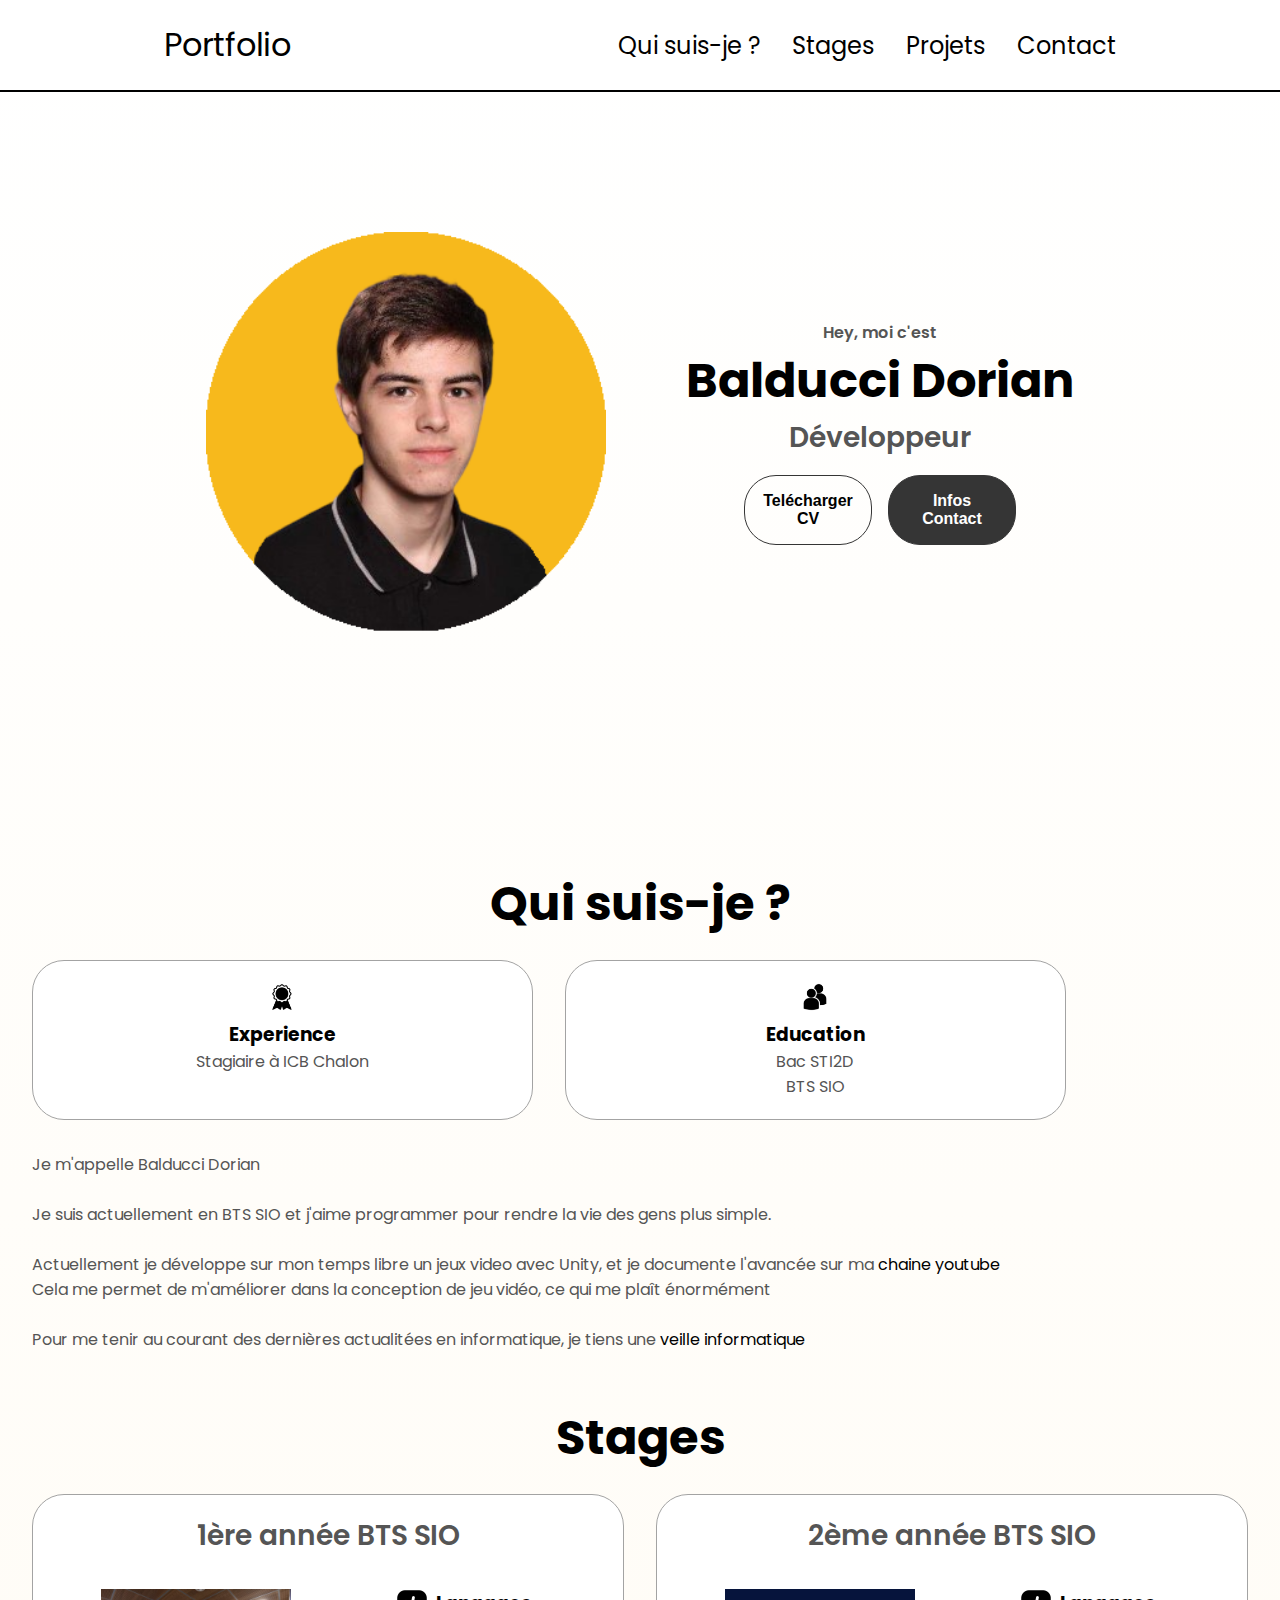
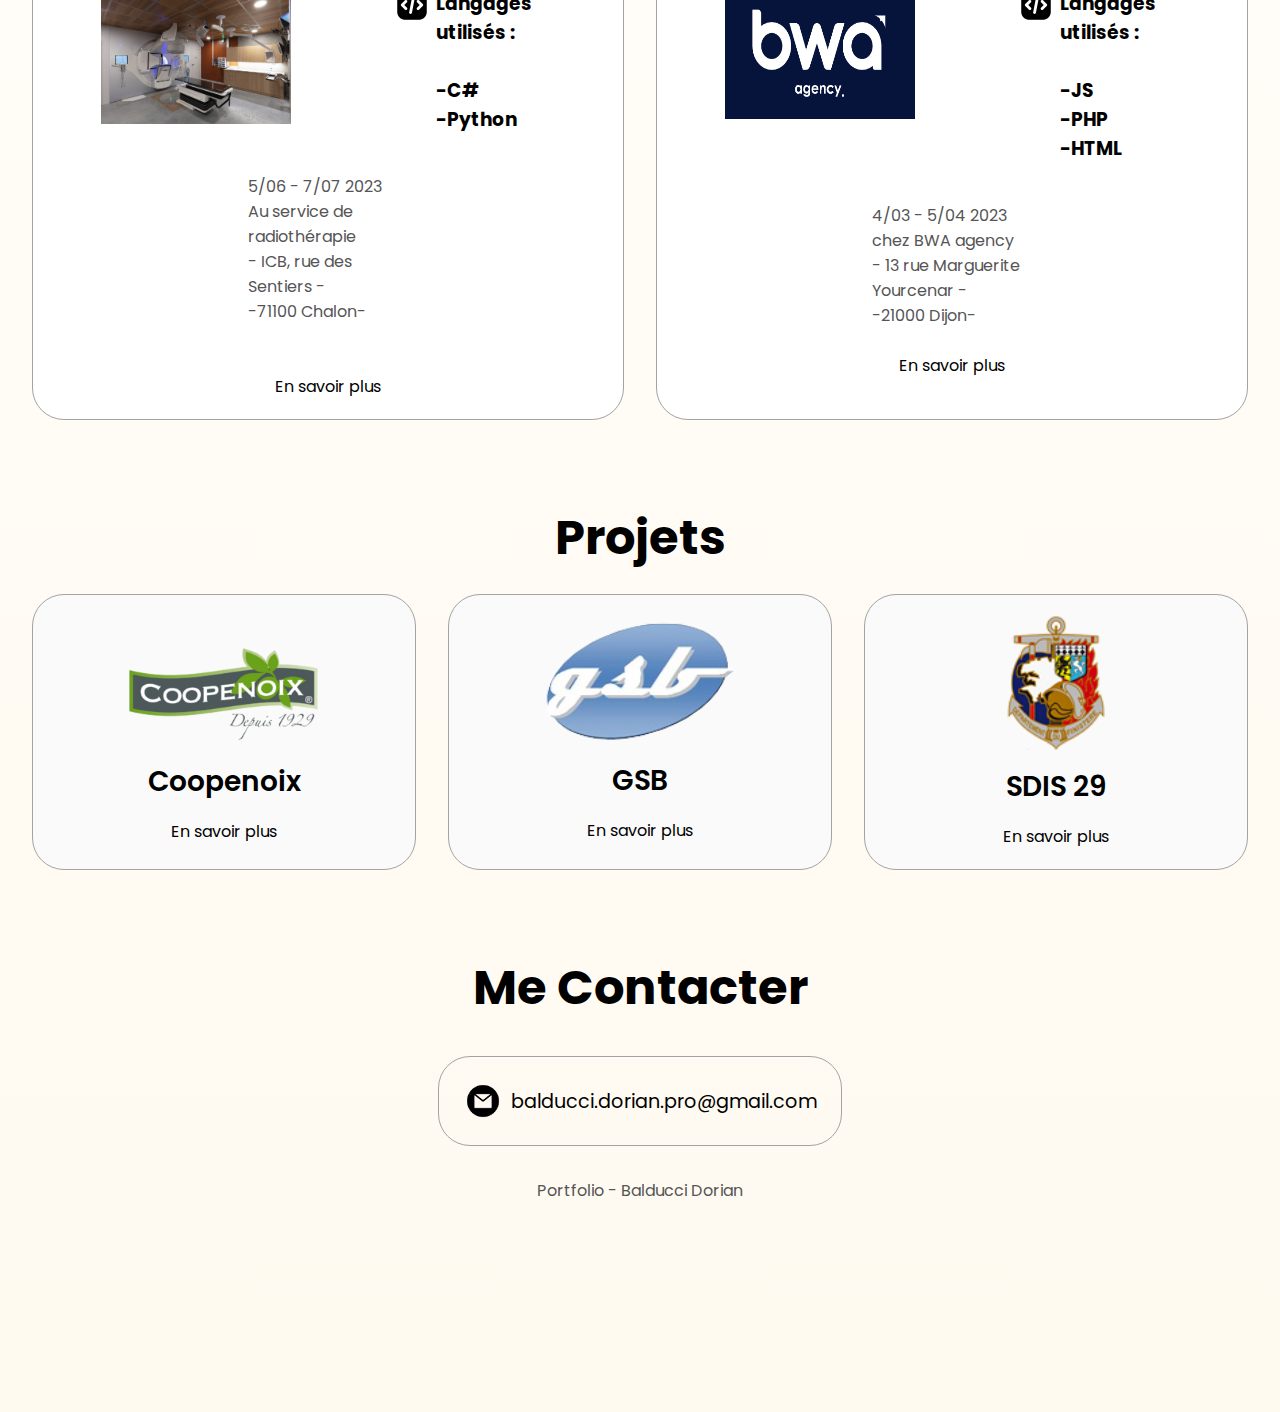
==== index.html @ e3511029 "Update index.html" ====
<!DOCTYPE html>
<html lang="en">

<head>
  <meta charset="UTF-8" />
  <meta http-equiv="X-UA-Compatible" content="IE=edge" />
  <meta name="viewport" content="width=device-width, initial-scale=1.0" />
  <title>Portfolio</title>
  <link rel="icon" type="image/x-icon" href="img/favicon.ico" />
  <link rel="stylesheet" href="css/style.css" />
  <link rel="stylesheet" href="css/mediaqueries.css" />
</head>





<body>
  <!------------------Navbar--------------------->
  <div id="navBar">
    <nav id="desktop-nav">
      <div class="logo"><a href="#profile">Portfolio</a></div>
      <div>
        <ul class="nav-links">
          <li><a href="#about">Qui suis-je ?</a></li>
          <li><a href="#stages">Stages</a></li>
          <li><a href="#projets">Projets</a></li>
          <li><a href="#contact">Contact</a></li>
        </ul>
      </div>
    </nav>
    <nav id="hamburger-nav">
      <div class="logo">Portfolio</div>
      <div class="hamburger-menu">
        <div class="hamburger-icon" onclick="toggleMenu()">
          <span></span>
          <span></span>
          <span></span>
        </div>
        <div class="menu-links">
          <li><a href="#about" onclick="toggleMenu()">Profil</a></li>
          <li><a href="#stages" onclick="toggleMenu()">Stages</a></li>
          <li><a href="#projets" onclick="toggleMenu()">Projets</a></li>
          <li><a href="#contact" onclick="toggleMenu()">Contact</a></li>
        </div>
      </div>
    </nav>
  </div>

  <!------------------Profil--------------------->
  <section id="profile">
    <div class="section__pic-container">
      <img src="./assets/pp.png" alt="John Doe profile picture" />
    </div>
    <div class="section__text">
      <p class="section__text__p1">Hey, moi c'est</p>
      <h1 class="title">Balducci Dorian</h1>
      <p class="section__text__p2">Développeur</p>
      <div class="btn-container">
        <button class="btn btn-color-2" onclick="window.open('./assets/C.V.pdf')">
          Telécharger CV
        </button>
        <button class="btn btn-color-1" onclick="location.href='#contact'">
          Infos Contact
        </button>
      </div>
    </div>
  </section>


  <!------------------Qui suis-je ?--------------------->
  <section id="about">
    <h1 class="title">Qui suis-je ?</h1>
    <div class="section-container">
      <div class="about-details-container">
        <div class="about-containers">

          <!------------------Experience--------------------->
          <div class="details-container">
            <img src="./assets/experience.png" alt="Experience icon" class="icon" />
            <h3>Experience</h3>
            <p>Stagiaire à ICB Chalon</p>
          </div>

          <!------------------Education--------------------->
          <div class="details-container">
            <img src="./assets/education.png" alt="Education icon" class="icon" />
            <h3>Education</h3>
            <p>Bac STI2D<br />BTS SIO</p>
          </div>

        </div>

        <!-------------------Descriptif--------------------->
        <div class="text-container">
          <p>
            Je m'appelle Balducci Dorian<br><br>
            Je suis actuellement en BTS SIO et j'aime programmer pour rendre la vie des gens plus simple.<br><br>
            Actuellement je développe sur mon temps libre un jeux video avec Unity, et je documente l'avancée sur ma 
            <a href="https://www.youtube.com/channel/UCPWiF0R6MU_26y3tMlZzhgg">chaine youtube</a><br>
            Cela me permet de m'améliorer dans la conception de jeu vidéo, ce qui me plaît énormément<br><br>
            Pour me tenir au courant des dernières actualitées en informatique, je tiens une
            <a href="https://miro.com/app/board/uXjVN6V_RrM=/?share_link_id=489471970481">veille informatique</a>
          </p>
        </div>
      </div>
    </div>
  </section>


  <!----------------Stages--------------------->
  <section id="stages">
    <h1 class="title">Stages</h1>
    <div class="experience-details-container">
      <div class="about-containers">

        <!-------------Stage 1--------------------->
        <div class="details-container">
          <h2 class="experience-sub-title">1ère année BTS SIO</h2>
          <div class="article-container">
            <article>
              <img src="./img/1erStage/radiotherapie.jpg" width="190" height="135"/>
            </article>
            <article>
              <img src="./assets/langage-code.png" alt="Experience icon" class="icon" />
              <div>
                <h3>Langages utilisés :<br><br>-C#<br>-Python</h3>
              </div>
            </article>
            <article>
              <p>5/06 - 7/07 2023<br>Au service de radiothérapie
                <br>- ICB, rue des Sentiers -
                <br>-71100 Chalon-
              </p>
            </article>
          </div>
          <br><br>
          <a href="./1erStage">En savoir plus</a>
        </div>

        <!-------------Stage 2--------------------->
        <div class="details-container">
          <h2 class="experience-sub-title">2ème année BTS SIO</h2>
          <div class="article-container">
            <article>
              <img src="./img/2emeStage/logo.png" width="190" height="130"/>
            </article>
            <article>
              <img src="./assets/langage-code.png" alt="Experience icon" class="icon" />
              <div>
                <h3>Langages utilisés :<br><br>-JS<br>-PHP<br>-HTML</h3>
              </div>
            </article>
            <article>
              <p>4/03 - 5/04 2023<br>chez BWA agency
                <br>- 13 rue Marguerite Yourcenar -
                <br>-21000 Dijon-
              </p>
            </article>
          </div>
          <br>
          <a href="./2emeStage">En savoir plus</a>
        </div>

      </div>
    </div>
  </section>


  <!----------------Projets--------------------->
  <section id="projets">
    <h1 class="title">Projets</h1>
    <div class="experience-details-container">
      <div class="about-containers">

        <!----------------Projet Coopenoix------------------>
        <div class="details-container color-container">
          <div class="article-container">
            <img style="padding-top: 28px;" src="./img/coopenoix/coopenoixlogo.png" width="200" />
          </div>
          <h2 class="experience-sub-title project-title">Coopenoix</h2>
          <a href="./coopenoix">En savoir plus</a>
        </div>

        <!----------------Projet GSB--------------------->
        <div class="details-container color-container">
          <div class="article-container">
            <img src="./img/gsb/partie2/logoGSB.png" width="200"/>
          </div>
          <h2 class="experience-sub-title project-title">GSB</h2>
          <a href="./gsb">En savoir plus</a>
        </div>

        <!----------------Projet SDIS 29------------------>
        <div class="details-container color-container">
          <div class="article-container">
            <img src="./img/sdis29/logo.png" width="100"/>
          </div>
          <h2 class="experience-sub-title project-title">SDIS 29</h2>
          <a href="./sdis29">En savoir plus</a>
        </div>

      </div>
    </div>
  </section>


  <!----------------Contact--------------------->
  <section id="contact">
    <h1 class="title">Me Contacter</h1>
    <div class="contact-info-upper-container">
      <div class="contact-info-container">
        <img src="./assets/email.png" alt="Email icon" class="icon contact-icon email-icon" />
        <p><a href="mailto:balducci.dorian.pro@gmail.com">balducci.dorian.pro@gmail.com</a></p>
      </div>
    </div>
  </section>

  <!----------------Footer--------------------->
  <footer>
    <p>Portfolio - Balducci Dorian</p>
  </footer>

  <script src="js/script.js"></script>

</body>

</html>
---- css/style.css ----
@import url("https://fonts.googleapis.com/css2?family=Poppins:wght@300;400;500;600&display=swap");

* {
  margin: 0;
  padding: 0;
}

body {
  font-family: "Poppins", sans-serif;
  background-image: linear-gradient(to top, #fffaf0 0%, white 100%);
}

html {
  scroll-behavior: smooth;
}

p {
  color: rgb(85, 85, 85);
}

/* TRANSITION */

a,
.btn {
  transition: all 300ms ease;
}

/* Acceuil NAV */

#navBar {
  position: sticky; 
  top: 0;
  background-color: white;
  border-bottom : solid 2px black;
}

nav,
.nav-links {
  display: flex;
}

nav {
  justify-content: space-around;
  align-items: center;
  height: 10vh;
}

.nav-links {
  gap: 2rem;
  list-style: none;
  font-size: 1.5rem;
}

a {
  color: black;
  text-decoration: none;
  text-decoration-color: white;
}

a:hover {
  color: grey;
  text-decoration: underline;
  text-underline-offset: 1rem;
  text-decoration-color: rgb(181, 181, 181);
}

.logo {
  font-size: 2rem;
}

.logo:hover {
  cursor: default;
}

/* Projet NavBar */

#navBarProjet {
  position: relative; 
  top: 0;
  background-color: white;
  border-bottom : solid 2px black;
}

/* HAMBURGER MENU */

#hamburger-nav {
  display: none;
}

.hamburger-menu {
  position: relative;
  display: inline-block;
}

.hamburger-icon {
  display: flex;
  flex-direction: column;
  justify-content: space-between;
  height: 24px;
  width: 30px;
  cursor: pointer;
}

.hamburger-icon span {
  width: 100%;
  height: 2px;
  background-color: black;
  transition: all 0.3 ease-in-out;
}

.menu-links {
  position: absolute;
  top: 100%;
  right: 0;
  background-color: white;
  width: fit-content;
  max-height: 0;
  overflow: hidden;
  transition: all 0.3 ease-in-out;
}

.menu-links a {
  display: block;
  padding: 10px;
  text-align: center;
  font-size: 1.5rem;
  color: black;
  text-decoration: none;
  transition: all 0.3 ease-in-out;
}

.menu-links li {
  list-style: none;
}

.menu-links.open {
  border : solid 2px black;
  max-height: 300px;
}

.hamburger-icon.open span:first-child {
  transform: rotate(45deg) translate(10px, 5px);
}

.hamburger-icon.open span:nth-child(2) {
  opacity: 0;
}

.hamburger-icon.open span:last-child {
  transform: rotate(-45deg) translate(10px, -5px);
}

.hamburger-icon span:first-child {
  transform: none;
}

.hamburger-icon span:first-child {
  opacity: 1;
}

.hamburger-icon span:first-child {
  transform: none;
}

/* SECTIONS */

section {
  padding-top: 50px;
  box-sizing: border-box;
  min-height: fit-content;
}

.section-container {
  display: flex;
  min-height: fit-content;
}

/* PROFILE SECTION */

#profile {
  display: flex;
  justify-content: center;
  gap: 5rem;
  height: 80vh;
}

.section__pic-container {
  display: flex;
  height: 400px;
  width: 400px;
  margin: auto 0;
}

.section__text {
  align-self: center;
  text-align: center;
}

.section__text p {
  font-weight: 600;
}

.section__text__p1 {
  text-align: center;
}

.section__text__p2 {
  font-size: 1.75rem;
  margin-bottom: 1rem;
}

.title {
  font-size: 3rem;
  text-align: center;
}

#socials-container {
  display: flex;
  justify-content: center;
  margin-top: 1rem;
  gap: 1rem;
}

/* ICONS */

.icon {
  cursor: pointer;
  height: 2rem;
}

/* BUTTONS */

.btn-container {
  display: flex;
  justify-content: center;
  gap: 1rem;
}

.btn {
  font-weight: 600;
  transition: all 300ms ease;
  padding: 1rem;
  width: 8rem;
  border-radius: 2rem;
}

.btn-color-1,
.btn-color-2 {
  border: rgb(53, 53, 53) 0.1rem solid;
}

.btn-color-1:hover,
.btn-color-2:hover {
  cursor: pointer;
}

.btn-color-1,
.btn-color-2:hover {
  background: rgb(53, 53, 53);
  color: white;
}

.btn-color-1:hover {
  background: rgb(0, 0, 0);
}

.btn-color-2 {
  background: none;
}

.btn-color-2:hover {
  border: rgb(255, 255, 255) 0.1rem solid;
}

.btn-container {
  gap: 1rem;
}

/* ABOUT SECTION */

#about {
  position: static;
}

.about-containers {
  gap: 2rem;
  margin-bottom: 2rem;
}

.about-details-container {
  width: 100%;
  justify-content: center;
  flex-direction: column;
}

.about-containers,
.about-details-container {
  display: flex;
}

.about-pic {
  border-radius: 2rem;
}

.arrow {
  position: static;
  right: -5rem;
  bottom: 2.5rem;
}

.details-container {
  padding: 20px;
  flex: 1;
  background: white;
  border-radius: 2rem;
  border: rgb(53, 53, 53) 0.1rem solid;
  border-color: rgb(163, 163, 163);
  text-align:center;
}

.section__pic-container {
  height: 400px;
  width: 400px;
  margin: auto 0;
}

/* EXPERIENCE SECTION */

#experience {
  position: static;
}

.experience-sub-title {
  color: rgb(85, 85, 85);
  font-weight: 600;
  font-size: 1.75rem;
  margin-bottom: 2rem;
}

.experience-details-container {
  display: flex;
  justify-content: center;
  flex-direction: column;
}

.article-container {
  display: flex;
  text-align: initial;
  flex-wrap: wrap;
  flex-direction: row;
  gap: 2.5rem;
  justify-content: space-around;
}

article {
  display: flex;
  width: 10rem;
  justify-content: space-around;
  gap: 0.5rem;
}

article .icon {
  cursor: default;
}

/* PROJECTS SECTION */

#projects {
  position: static;
}

.color-container {
  border-color: rgb(163, 163, 163);
  background: rgb(250, 250, 250);
}

.project-img {
  border-radius: 2rem;
  width: 90%;
  height: 90%;
}

.project-title {
  margin: 1rem;
  color: black;
}

.project-btn {
  color: black;
  border-color: rgb(163, 163, 163);
}

/* CONTACT */

#contact {
  display: flex;
  justify-content: center;
  flex-direction: column;
  height: 70vh;
}

.contact-info-upper-container {
  display: flex;
  justify-content: center;
  border-radius: 2rem;
  border: rgb(53, 53, 53) 0.1rem solid;
  border-color: rgb(163, 163, 163);
  background: (250, 250, 250);
  margin: 2rem auto;
  padding: 0.5rem;
}

.contact-info-container {
  display: flex;
  align-items: center;
  justify-content: center;
  gap: 0.5rem;
  margin: 1rem;
}

.contact-info-container p {
  font-size: larger;
}

.contact-icon {
  cursor: default;
}

.email-icon {
  height: 2.5rem;
}

/* FOOTER SECTION */

footer {
  height: 26vh;
  margin: 0 1rem;
}

footer p {
  text-align: center;
}
---- css/mediaqueries.css ----
@media screen {
  section{
    margin: 0 0rem;
  }
  .about-containers{
    margin-top: 20px;
  }
  button{
    font-size: 18px;
    padding: 10px;
  }
  .petiteImage img {
    width: 250px;
  }  
  .moyenImage img {
    width: 375px;
  }
  .grandImage img {
    width: 700px;
  }  
  .details{
    font-size: 20px;
    padding: 20px;
  }
  .details p {
    padding: 15px;
  }
}

@media screen and (max-width: 1920px) {
  section{
    margin: 0 6rem;
  }
}

@media screen and (max-width: 1400px) {
  #profile {
    height: 70vh;
    margin-bottom: 6rem;
  }
  section{
    margin: 0 2rem;
  }
  .section-container{
    width: 85%;
  }
  .about-containers {
    flex-wrap: wrap;
    margin-top: 20px;
  }
  #contact,
  #projects {
    height: fit-content;
  }
  button{
    font-size: 16px;
    padding: 10px;
  }
  .petiteImage img {
    width: 160px;
  }  
  .moyenImage img {
    width: 280px;
  }
  .grandImage img {
    width: 400px;
  }  
  .details{
    font-size: 12px;
    padding: 10px;
  }
  .details p {
    padding: 8px;
  }
}

@media screen and (max-width: 1200px) {
  #desktop-nav {
    display: none;
  }
  #hamburger-nav {
    display: flex;
  }
  #experience,
  .experience-details-container {
    margin-top: 2rem;
  }
  #profile,
  .section-container {
    display: block;
  }
  .arrow {
    display: none;
  }
  section,
  .section-container {
    height: fit-content;
    /*width: 95%;*/
    margin: 0 10px;
  }
  section {
    margin: 0 5%;
  }
  .section__pic-container {
    width: 275px;
    height: 275px;
    margin: 0 auto 2rem;
  }
  .about-containers {
    margin-top: 0;
  }
  button{
    font-size: 15px;
    padding: 6px;
  }
}

@media screen and (max-width: 600px) {
  #contact,
  footer {
    height: 40vh;
  }
  #profile {
    height: 83vh;
    margin-bottom: 0;
  }
  article {
    font-size: 1rem;
  }
  footer nav {
    height: fit-content;
    margin-bottom: 2rem;
  }
  .about-containers,
  .contact-info-upper-container,
  .btn-container {
    flex-wrap: wrap;
  }
  .contact-info-container {
    margin: 0;
  }
  .contact-info-container p,
  .nav-links li a {
    font-size: 1rem;
  }
  .experience-sub-title {
    font-size: 1.25rem;
  }
  .logo {
    font-size: 1.5rem;
  }
  .nav-links {
    flex-direction: column;
    gap: 0.5rem;
    text-align: center;
  }
  section{
    margin: 0;
  }
  .about-containers{
    margin-top: 0;
  }
  .section__pic-container {
    width: auto;
    height: 46vw;
    justify-content: center;
  }
  .section__text__p2 {
    font-size: 1.25rem;
  }
  .section-container{
    width: 98%;
  }
  .title {
    font-size: 2rem;
  }
  .text-container {
    text-align: justify;
  }
  button{
    font-size: 12px;
    padding: 4px;
  }
  .petiteImage img {
    width: 100px;
  }  
  .moyenImage img {
    width: 160px;
  }
  .grandImage img {
    width: 270px;
  }  
  .details{
    font-size: 8px;
    padding: 1px;
  }
  .details p {
    padding: 4px;
  }
}
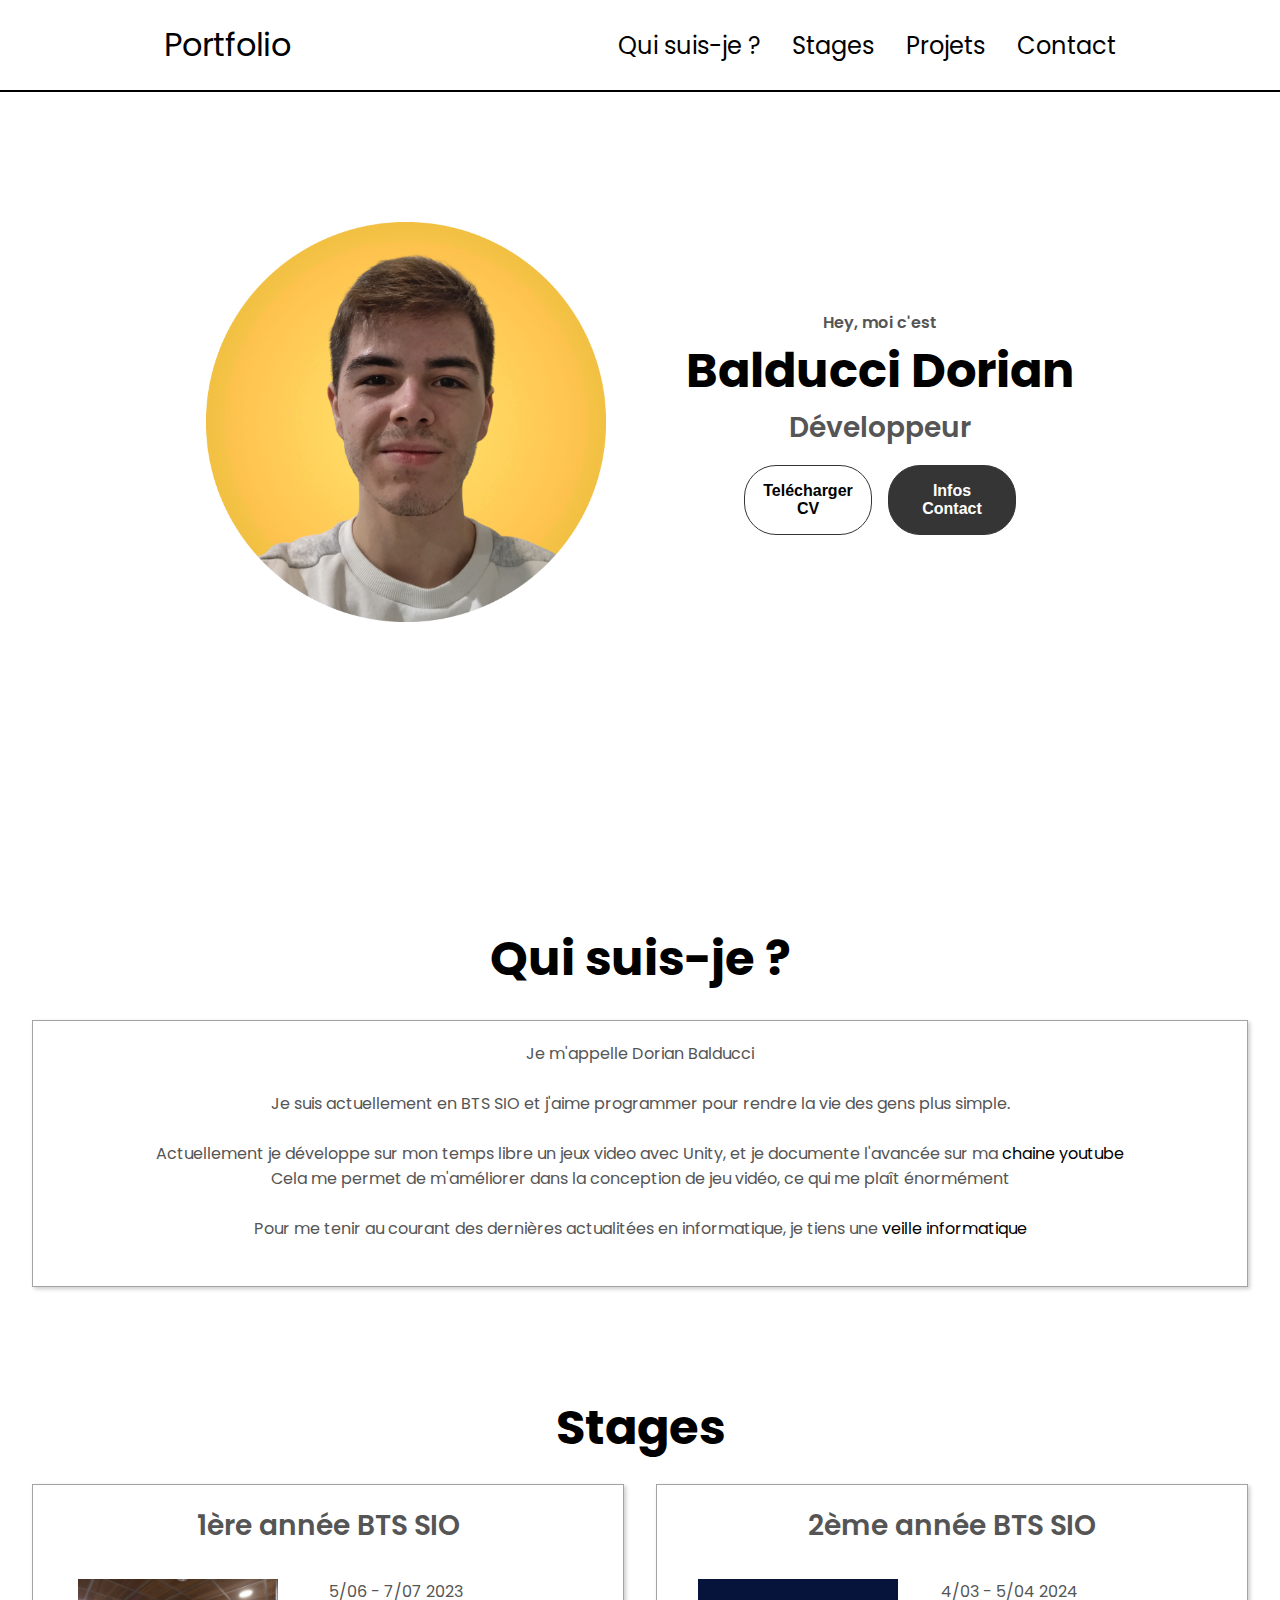
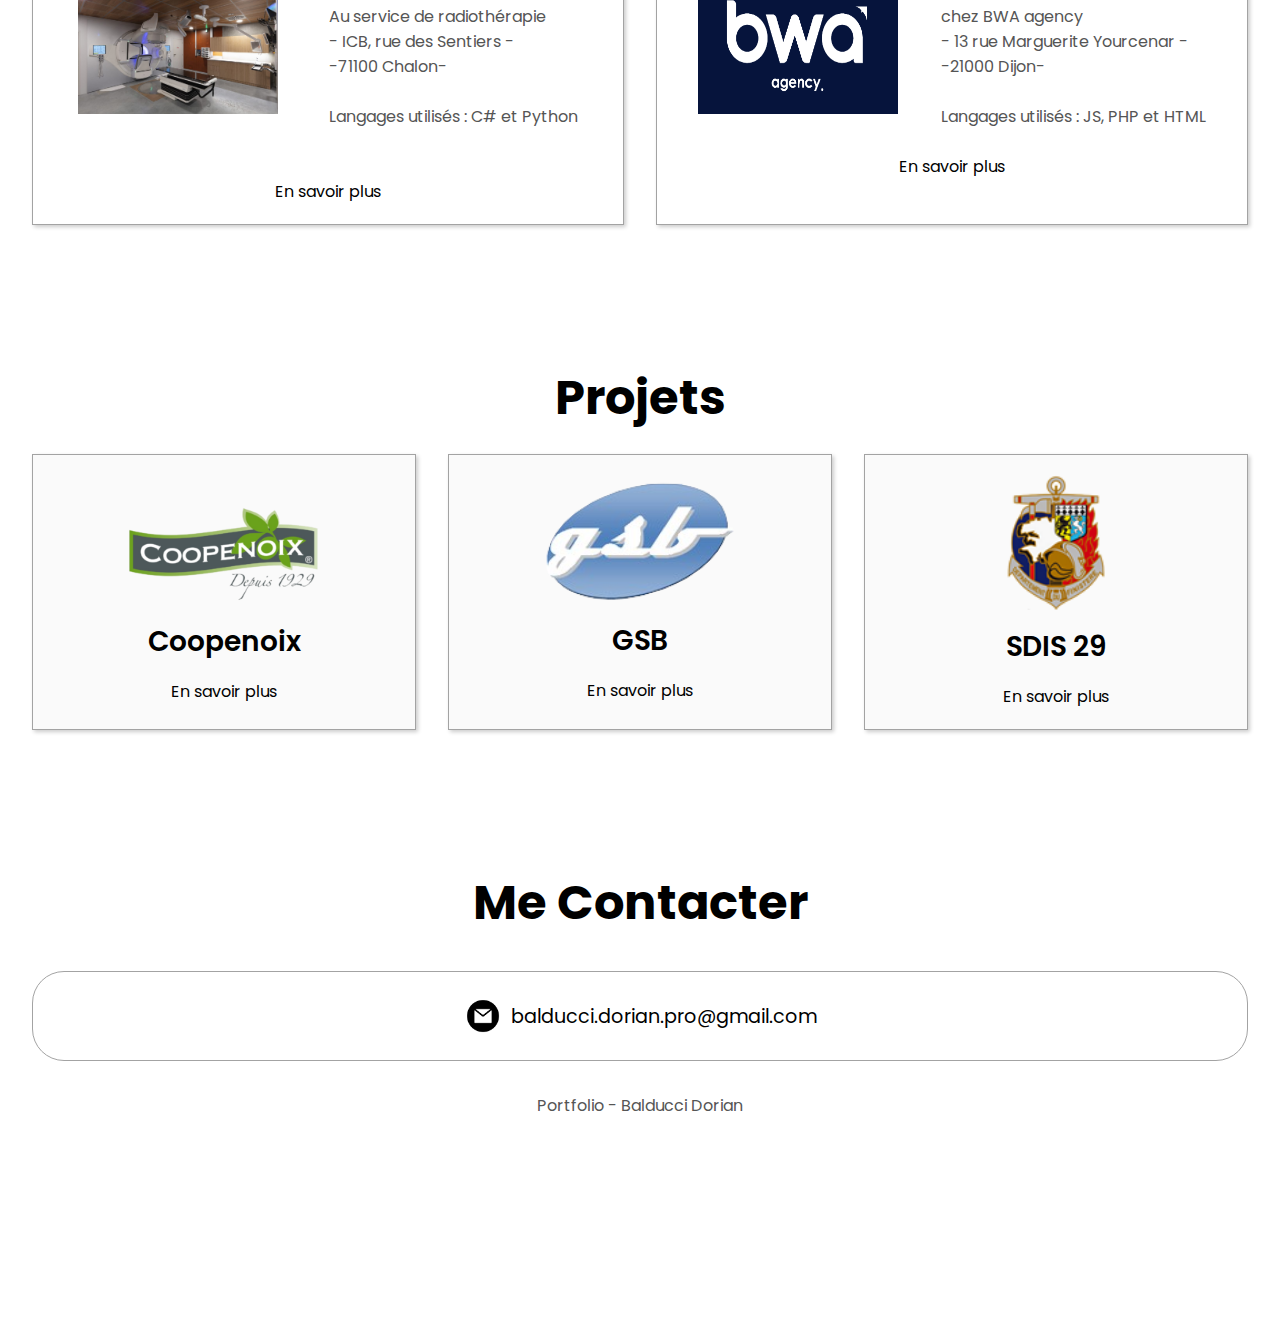
==== commit 3dd1cac1: "Add files via upload" ====
--- a/index.html
+++ b/index.html
@@ -6,7 +6,7 @@
   <meta http-equiv="X-UA-Compatible" content="IE=edge" />
   <meta name="viewport" content="width=device-width, initial-scale=1.0" />
   <title>Portfolio</title>
-  <link rel="icon" type="image/x-icon" href="img/favicon.ico" />
+  <link rel="icon" type="image/x-icon" href="img/siteIcon.ico" />
   <link rel="stylesheet" href="css/style.css" />
   <link rel="stylesheet" href="css/mediaqueries.css" />
 </head>
@@ -67,70 +67,51 @@
     </div>
   </section>
 
-
+  <br id="about"><br><br>
   <!------------------Qui suis-je ?--------------------->
-  <section id="about">
+  <section>
     <h1 class="title">Qui suis-je ?</h1>
     <div class="section-container">
       <div class="about-details-container">
-        <div class="about-containers">
-
-          <!------------------Experience--------------------->
-          <div class="details-container">
-            <img src="./assets/experience.png" alt="Experience icon" class="icon" />
-            <h3>Experience</h3>
-            <p>Stagiaire à ICB Chalon</p>
-          </div>
-
-          <!------------------Education--------------------->
-          <div class="details-container">
-            <img src="./assets/education.png" alt="Education icon" class="icon" />
-            <h3>Education</h3>
-            <p>Bac STI2D<br />BTS SIO</p>
-          </div>
-
-        </div>
-
+        <br>
         <!-------------------Descriptif--------------------->
-        <div class="text-container">
+        <div class="details-container">
+          <div class="text-container">
           <p>
-            Je m'appelle Balducci Dorian<br><br>
+            Je m'appelle Dorian Balducci<br><br>
             Je suis actuellement en BTS SIO et j'aime programmer pour rendre la vie des gens plus simple.<br><br>
-            Actuellement je développe sur mon temps libre un jeux video avec Unity, et je documente l'avancée sur ma 
+            Actuellement je développe sur mon temps libre un jeux video avec Unity, et je documente l'avancée sur ma
             <a href="https://www.youtube.com/channel/UCPWiF0R6MU_26y3tMlZzhgg">chaine youtube</a><br>
             Cela me permet de m'améliorer dans la conception de jeu vidéo, ce qui me plaît énormément<br><br>
             Pour me tenir au courant des dernières actualitées en informatique, je tiens une
             <a href="https://miro.com/app/board/uXjVN6V_RrM=/?share_link_id=489471970481">veille informatique</a>
           </p>
         </div>
-      </div>
-    </div>
-  </section>
-
-
+        <br>
+      </div>
+    </div>
+  </section>
+
+  <br id="stages"><br><br>
   <!----------------Stages--------------------->
-  <section id="stages">
+  <section>
     <h1 class="title">Stages</h1>
     <div class="experience-details-container">
-      <div class="about-containers">
+      <div class="about-containers stagesContainer">
 
         <!-------------Stage 1--------------------->
         <div class="details-container">
           <h2 class="experience-sub-title">1ère année BTS SIO</h2>
           <div class="article-container">
-            <article>
-              <img src="./img/1erStage/radiotherapie.jpg" width="190" height="135"/>
-            </article>
-            <article>
-              <img src="./assets/langage-code.png" alt="Experience icon" class="icon" />
-              <div>
-                <h3>Langages utilisés :<br><br>-C#<br>-Python</h3>
-              </div>
+            <article class="petiteImage">
+              <img src="./img/1erStage/radiotherapie.jpg">
             </article>
             <article>
               <p>5/06 - 7/07 2023<br>Au service de radiothérapie
                 <br>- ICB, rue des Sentiers -
                 <br>-71100 Chalon-
+                <br>
+                <br>Langages utilisés : C# et Python
               </p>
             </article>
           </div>
@@ -142,19 +123,15 @@
         <div class="details-container">
           <h2 class="experience-sub-title">2ème année BTS SIO</h2>
           <div class="article-container">
+            <article class="petiteImage">
+              <img src="./img/2emeStage/logo.png">
+            </article>
             <article>
-              <img src="./img/2emeStage/logo.png" width="190" height="130"/>
-            </article>
-            <article>
-              <img src="./assets/langage-code.png" alt="Experience icon" class="icon" />
-              <div>
-                <h3>Langages utilisés :<br><br>-JS<br>-PHP<br>-HTML</h3>
-              </div>
-            </article>
-            <article>
-              <p>4/03 - 5/04 2023<br>chez BWA agency
+              <p>4/03 - 5/04 2024<br>chez BWA agency
                 <br>- 13 rue Marguerite Yourcenar -
                 <br>-21000 Dijon-
+                <br>
+                <br>Langages utilisés : JS, PHP et HTML
               </p>
             </article>
           </div>
@@ -166,12 +143,12 @@
     </div>
   </section>
 
-
+  <br id="projets"><br><br>
   <!----------------Projets--------------------->
-  <section id="projets">
+  <section>
     <h1 class="title">Projets</h1>
     <div class="experience-details-container">
-      <div class="about-containers">
+      <div class="about-containers projetsContainer">
 
         <!----------------Projet Coopenoix------------------>
         <div class="details-container color-container">
@@ -185,7 +162,7 @@
         <!----------------Projet GSB--------------------->
         <div class="details-container color-container">
           <div class="article-container">
-            <img src="./img/gsb/partie2/logoGSB.png" width="200"/>
+            <img src="./img/gsb/partie2/logoGSB.png" width="200" />
           </div>
           <h2 class="experience-sub-title project-title">GSB</h2>
           <a href="./gsb">En savoir plus</a>
@@ -194,7 +171,7 @@
         <!----------------Projet SDIS 29------------------>
         <div class="details-container color-container">
           <div class="article-container">
-            <img src="./img/sdis29/logo.png" width="100"/>
+            <img src="./img/sdis29/logo.png" width="100" />
           </div>
           <h2 class="experience-sub-title project-title">SDIS 29</h2>
           <a href="./sdis29">En savoir plus</a>
@@ -204,9 +181,9 @@
     </div>
   </section>
 
-
+  <br id="contact"><br><br>
   <!----------------Contact--------------------->
-  <section id="contact">
+  <section>
     <h1 class="title">Me Contacter</h1>
     <div class="contact-info-upper-container">
       <div class="contact-info-container">
@@ -225,4 +202,4 @@
 
 </body>
 
-</html>
+</html>--- a/css/style.css
+++ b/css/style.css
@@ -7,7 +7,7 @@
 
 body {
   font-family: "Poppins", sans-serif;
-  background-image: linear-gradient(to top, #fffaf0 0%, white 100%);
+  background-color: white;
 }
 
 html {
@@ -16,6 +16,10 @@
 
 p {
   color: rgb(85, 85, 85);
+}
+
+h1,h2,h3,h4,h5,h6 {
+  color: black;
 }
 
 /* TRANSITION */
@@ -28,10 +32,10 @@
 /* Acceuil NAV */
 
 #navBar {
-  position: sticky; 
+  position: sticky;
   top: 0;
   background-color: white;
-  border-bottom : solid 2px black;
+  border-bottom: solid 2px black;
 }
 
 nav,
@@ -75,10 +79,10 @@
 /* Projet NavBar */
 
 #navBarProjet {
-  position: relative; 
+  position: relative;
   top: 0;
   background-color: white;
-  border-bottom : solid 2px black;
+  border-bottom: solid 2px black;
 }
 
 /* HAMBURGER MENU */
@@ -134,7 +138,7 @@
 }
 
 .menu-links.open {
-  border : solid 2px black;
+  border: solid 2px black;
   max-height: 300px;
 }
 
@@ -165,7 +169,7 @@
 /* SECTIONS */
 
 section {
-  padding-top: 50px;
+  padding-top: 30px;
   box-sizing: border-box;
   min-height: fit-content;
 }
@@ -296,6 +300,7 @@
 .about-containers,
 .about-details-container {
   display: flex;
+  justify-content: center;
 }
 
 .about-pic {
@@ -309,13 +314,15 @@
 }
 
 .details-container {
-  padding: 20px;
   flex: 1;
   background: white;
-  border-radius: 2rem;
-  border: rgb(53, 53, 53) 0.1rem solid;
-  border-color: rgb(163, 163, 163);
-  text-align:center;
+  border: #a3a3a3 0.1rem solid;
+  text-align: center;
+  box-shadow: 2px 2px 4px 0 #ccc;
+}
+
+.text-container p {
+  text-align: center;
 }
 
 .section__pic-container {
@@ -348,15 +355,12 @@
   text-align: initial;
   flex-wrap: wrap;
   flex-direction: row;
-  gap: 2.5rem;
   justify-content: space-around;
 }
 
 article {
   display: flex;
-  width: 10rem;
-  justify-content: space-around;
-  gap: 0.5rem;
+  width: fit-content;
 }
 
 article .icon {
@@ -370,7 +374,7 @@
 }
 
 .color-container {
-  border-color: rgb(163, 163, 163);
+  border-color: #a3a3a3;
   background: rgb(250, 250, 250);
 }
 
@@ -440,3 +444,68 @@
 footer p {
   text-align: center;
 }
+
+
+
+
+
+
+.masonry {
+  -webkit-column-count: 3;
+  -moz-column-count: 3;
+  column-count: 3;
+  -webkit-column-gap: 1em;
+  -moz-column-gap: 1em;
+  column-gap: 1em;
+  margin: 1.5em;
+  padding: 0;
+  -moz-column-gap: 1.5em;
+  -webkit-column-gap: 1.5em;
+  column-gap: 1.5em;
+  font-size: .85em;
+}
+
+/* .masonryLigne {
+  display: inline-table !important;
+} */
+
+.item {
+  display: inline-block;
+  background: #fff;
+  padding: 1em;
+  margin: 0 0 1.5em;
+  width: 100%;
+  box-sizing: border-box;
+  -moz-box-sizing: border-box;
+  -webkit-box-sizing: border-box;
+  box-shadow: 2px 2px 4px 0 #ccc;
+}
+
+.item img {
+  max-width: 100%;
+}
+
+
+@media only screen and (max-width: 500px) {
+  .masonry {
+    -moz-column-count: 1;
+    -webkit-column-count: 1;
+    column-count: 1;
+  }
+}
+
+@media only screen and (min-width: 501px) and (max-width: 950px) {
+  .masonry {
+    -moz-column-count: 2;
+    -webkit-column-count: 2;
+    column-count: 2;
+  }
+}
+
+@media only screen and (min-width: 951x){
+  .masonry {
+    -moz-column-count: 3;
+    -webkit-column-count: 3;
+    column-count: 3;
+  }
+}--- a/css/mediaqueries.css
+++ b/css/mediaqueries.css
@@ -9,22 +9,13 @@
     font-size: 18px;
     padding: 10px;
   }
+  .details-container {
+    padding: 20px;
+  }
   .petiteImage img {
     width: 250px;
+    height: 160px;
   }  
-  .moyenImage img {
-    width: 375px;
-  }
-  .grandImage img {
-    width: 700px;
-  }  
-  .details{
-    font-size: 20px;
-    padding: 20px;
-  }
-  .details p {
-    padding: 15px;
-  }
 }
 
 @media screen and (max-width: 1920px) {
@@ -41,9 +32,6 @@
   section{
     margin: 0 2rem;
   }
-  .section-container{
-    width: 85%;
-  }
   .about-containers {
     flex-wrap: wrap;
     margin-top: 20px;
@@ -57,21 +45,9 @@
     padding: 10px;
   }
   .petiteImage img {
-    width: 160px;
+    width: 200px;
+    height: 135px;
   }  
-  .moyenImage img {
-    width: 280px;
-  }
-  .grandImage img {
-    width: 400px;
-  }  
-  .details{
-    font-size: 12px;
-    padding: 10px;
-  }
-  .details p {
-    padding: 8px;
-  }
 }
 
 @media screen and (max-width: 1200px) {
@@ -95,8 +71,7 @@
   section,
   .section-container {
     height: fit-content;
-    /*width: 95%;*/
-    margin: 0 10px;
+    margin: 0 5px;
   }
   section {
     margin: 0 5%;
@@ -110,8 +85,11 @@
     margin-top: 0;
   }
   button{
-    font-size: 15px;
+    font-size: 16px;
     padding: 6px;
+  }
+  .details-container {
+    padding: 15px;
   }
 }
 
@@ -178,23 +156,33 @@
     text-align: justify;
   }
   button{
-    font-size: 12px;
+    font-size: 16px;
     padding: 4px;
+  }
+  
+  .projetsContainer {
+    padding: 10px;
+  }
+
+  .stagesContainer {
+    display: block !important;
+    padding: 10px;
+  }
+
+  .stagesContainer img{
+    width: 150px !important;
+    margin-bottom: 5px !important;
+  }
+
+  .stagesContainer .details-container{
+    margin-bottom: 15px !important;
+  }
+  .w3-container p{
+    padding: 6px;
+    font-size: 14px;
   }
   .petiteImage img {
     width: 100px;
+    height: 90px;
   }  
-  .moyenImage img {
-    width: 160px;
-  }
-  .grandImage img {
-    width: 270px;
-  }  
-  .details{
-    font-size: 8px;
-    padding: 1px;
-  }
-  .details p {
-    padding: 4px;
-  }
-}
+}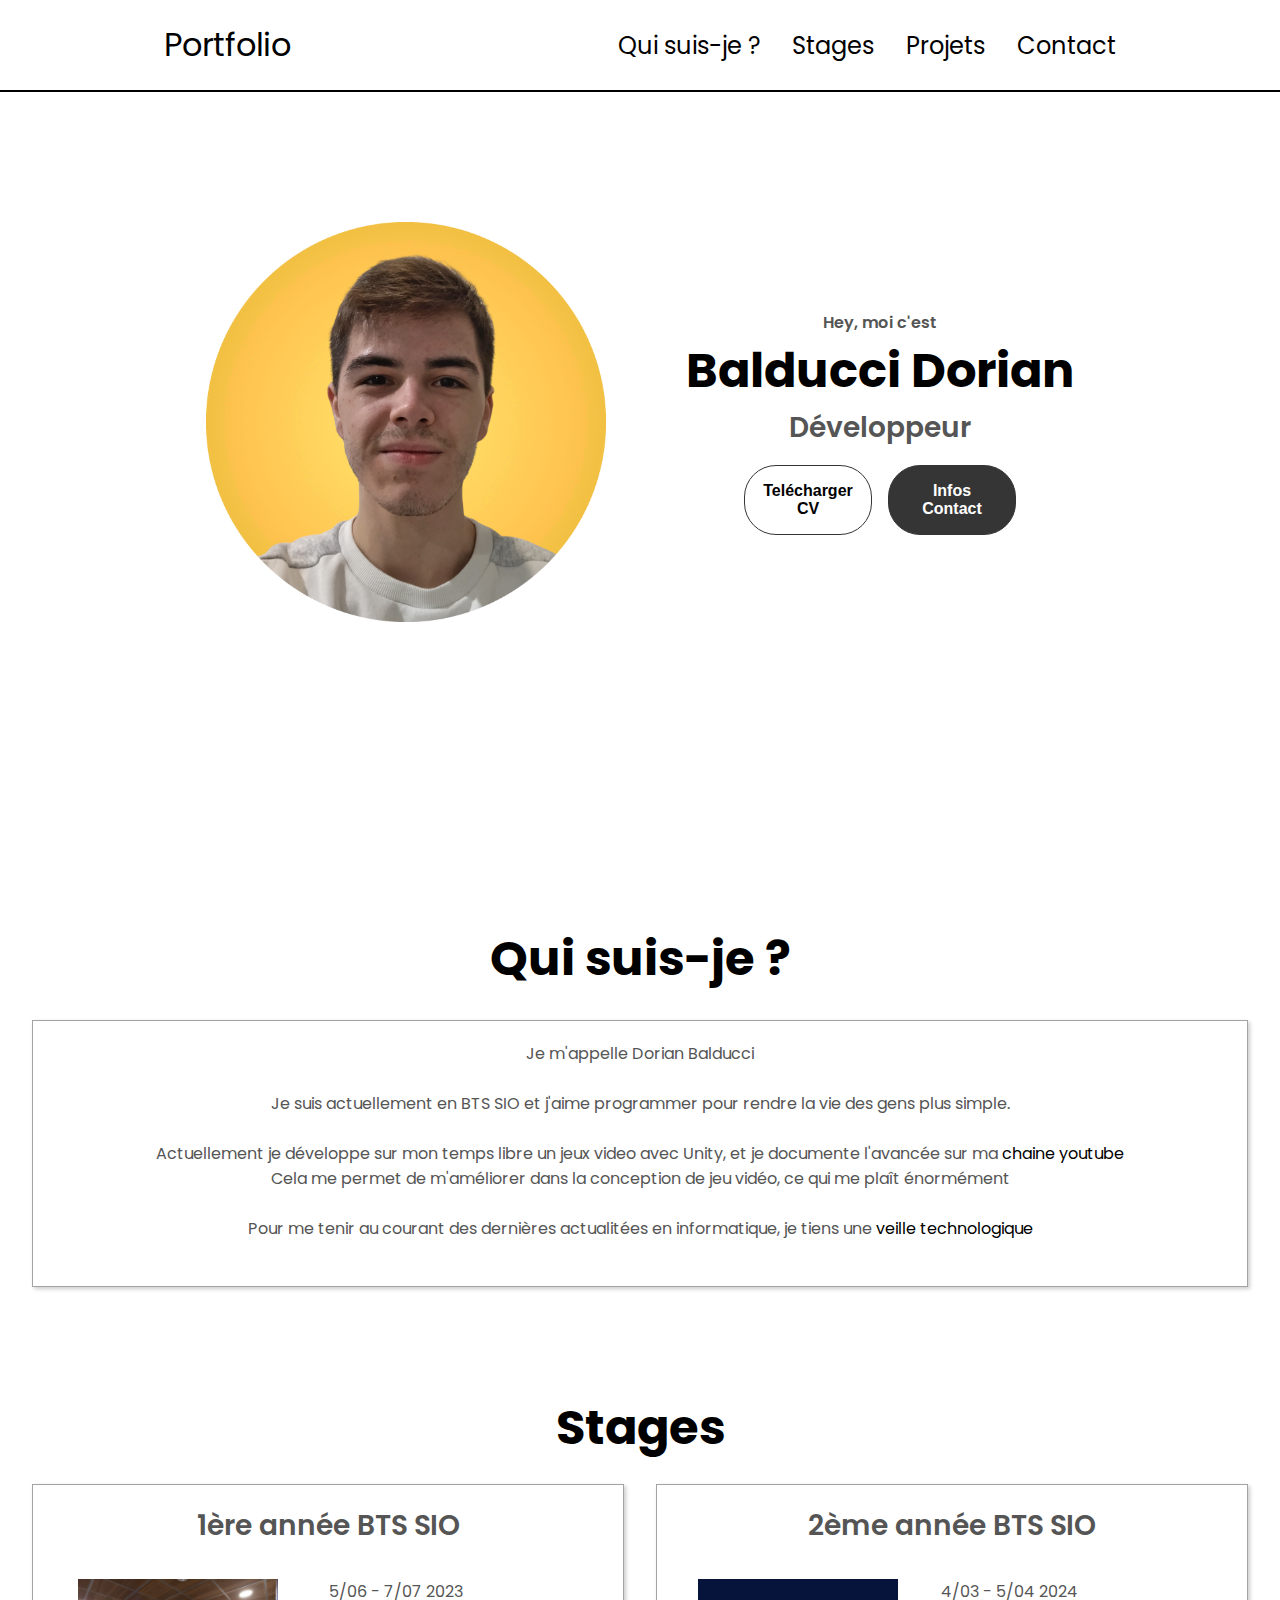
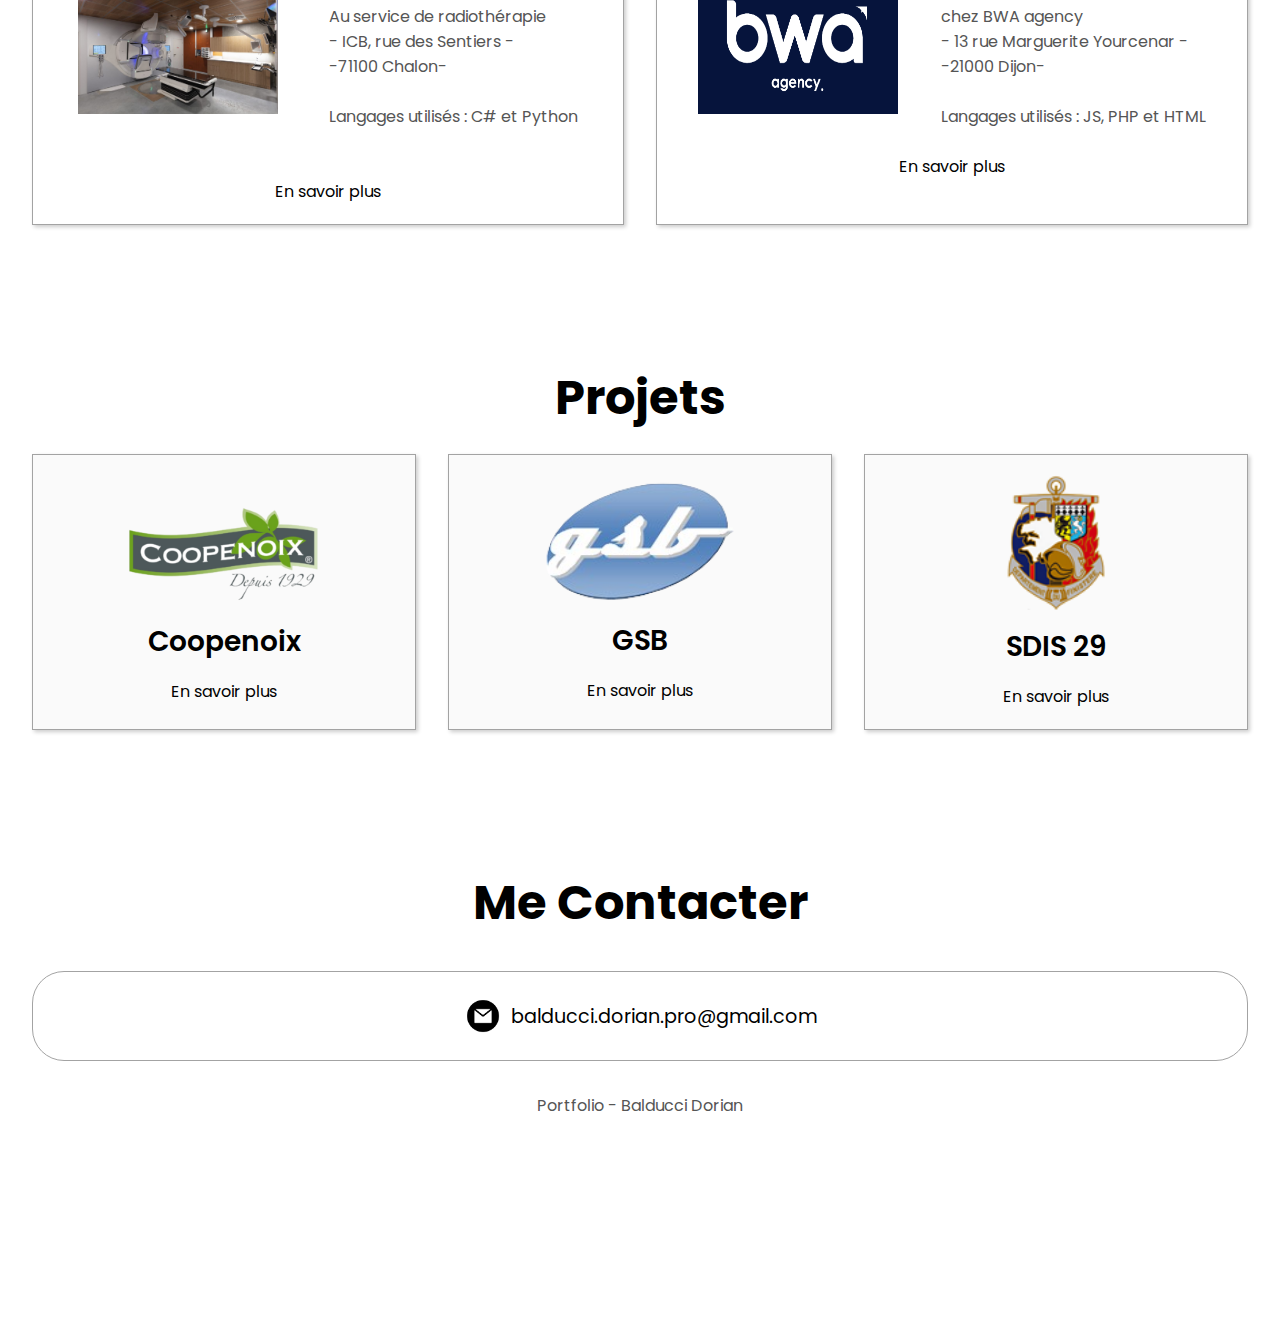
==== commit 974a4f52: "Update index.html" ====
--- a/index.html
+++ b/index.html
@@ -84,7 +84,7 @@
             <a href="https://www.youtube.com/channel/UCPWiF0R6MU_26y3tMlZzhgg">chaine youtube</a><br>
             Cela me permet de m'améliorer dans la conception de jeu vidéo, ce qui me plaît énormément<br><br>
             Pour me tenir au courant des dernières actualitées en informatique, je tiens une
-            <a href="https://miro.com/app/board/uXjVN6V_RrM=/?share_link_id=489471970481">veille informatique</a>
+            <a href="https://miro.com/app/board/uXjVN6V_RrM=/?share_link_id=489471970481">veille technologique</a>
           </p>
         </div>
         <br>
@@ -202,4 +202,4 @@
 
 </body>
 
-</html>+</html>
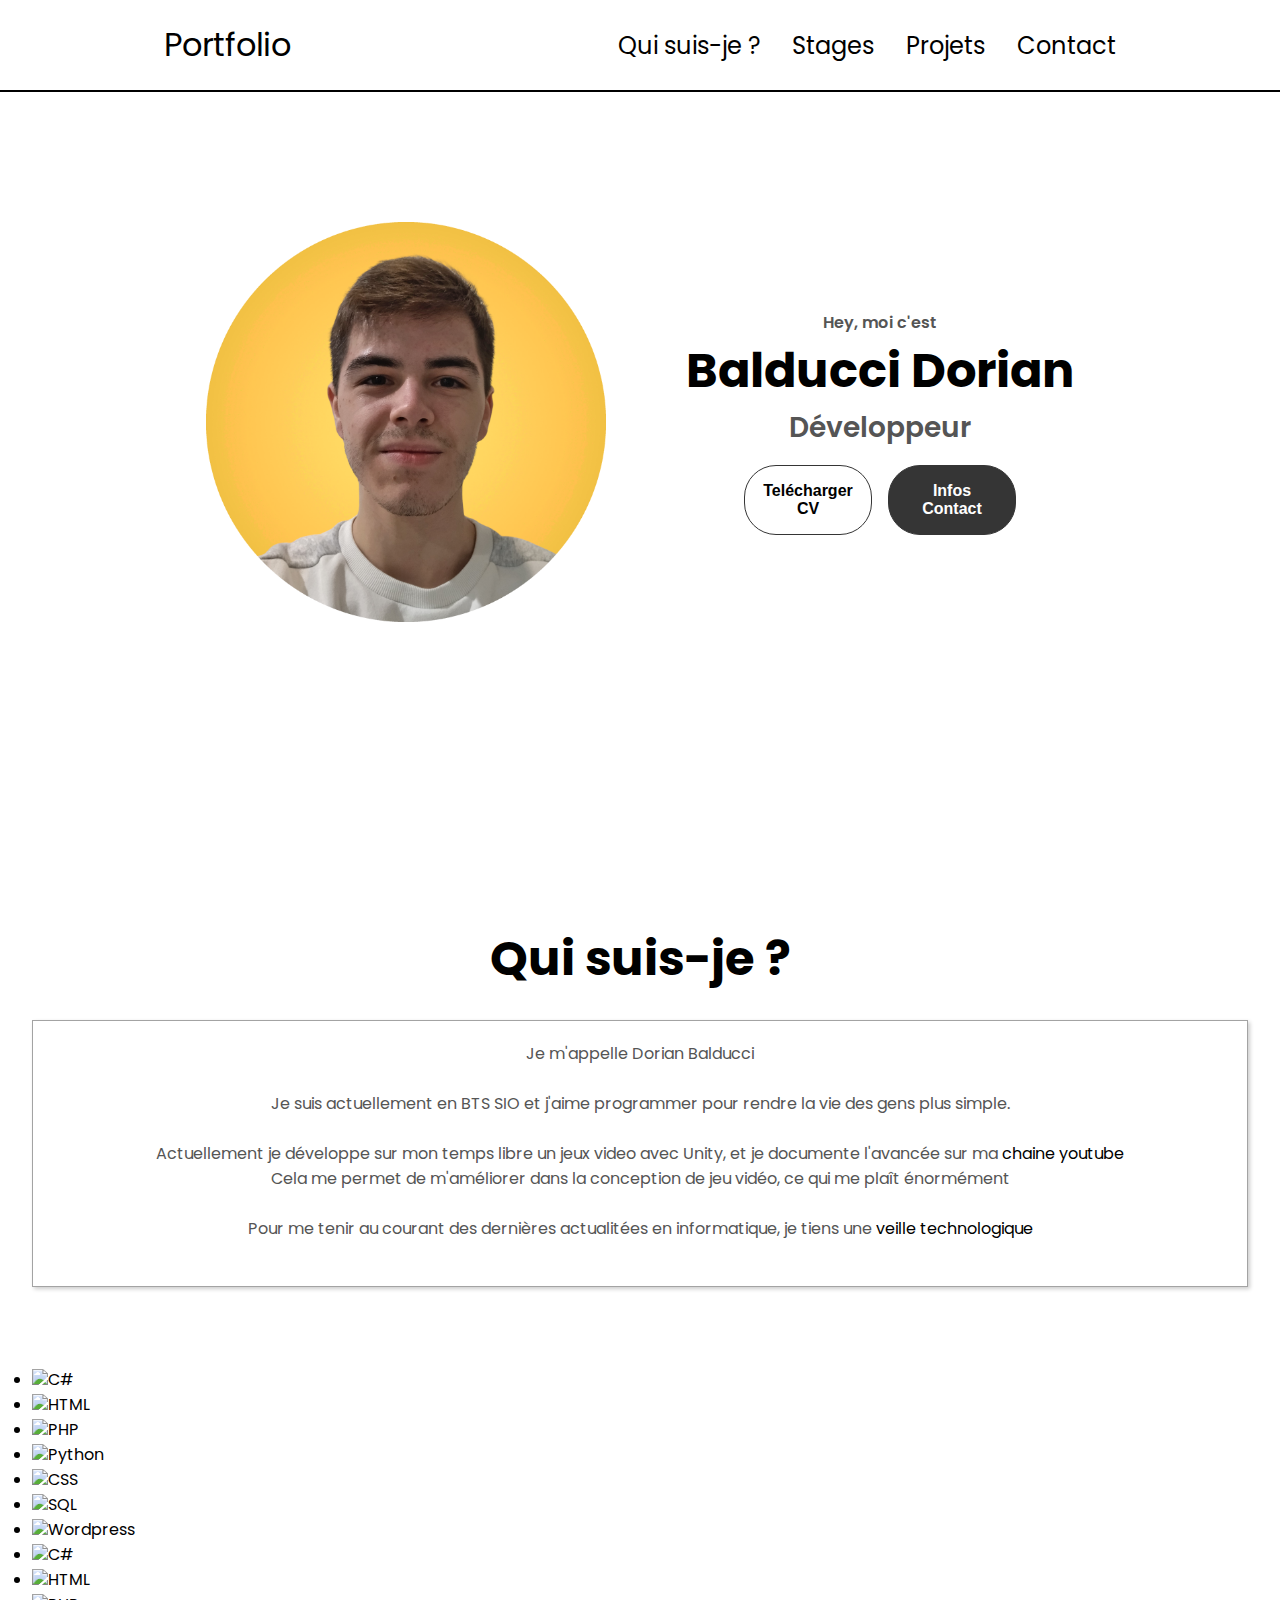
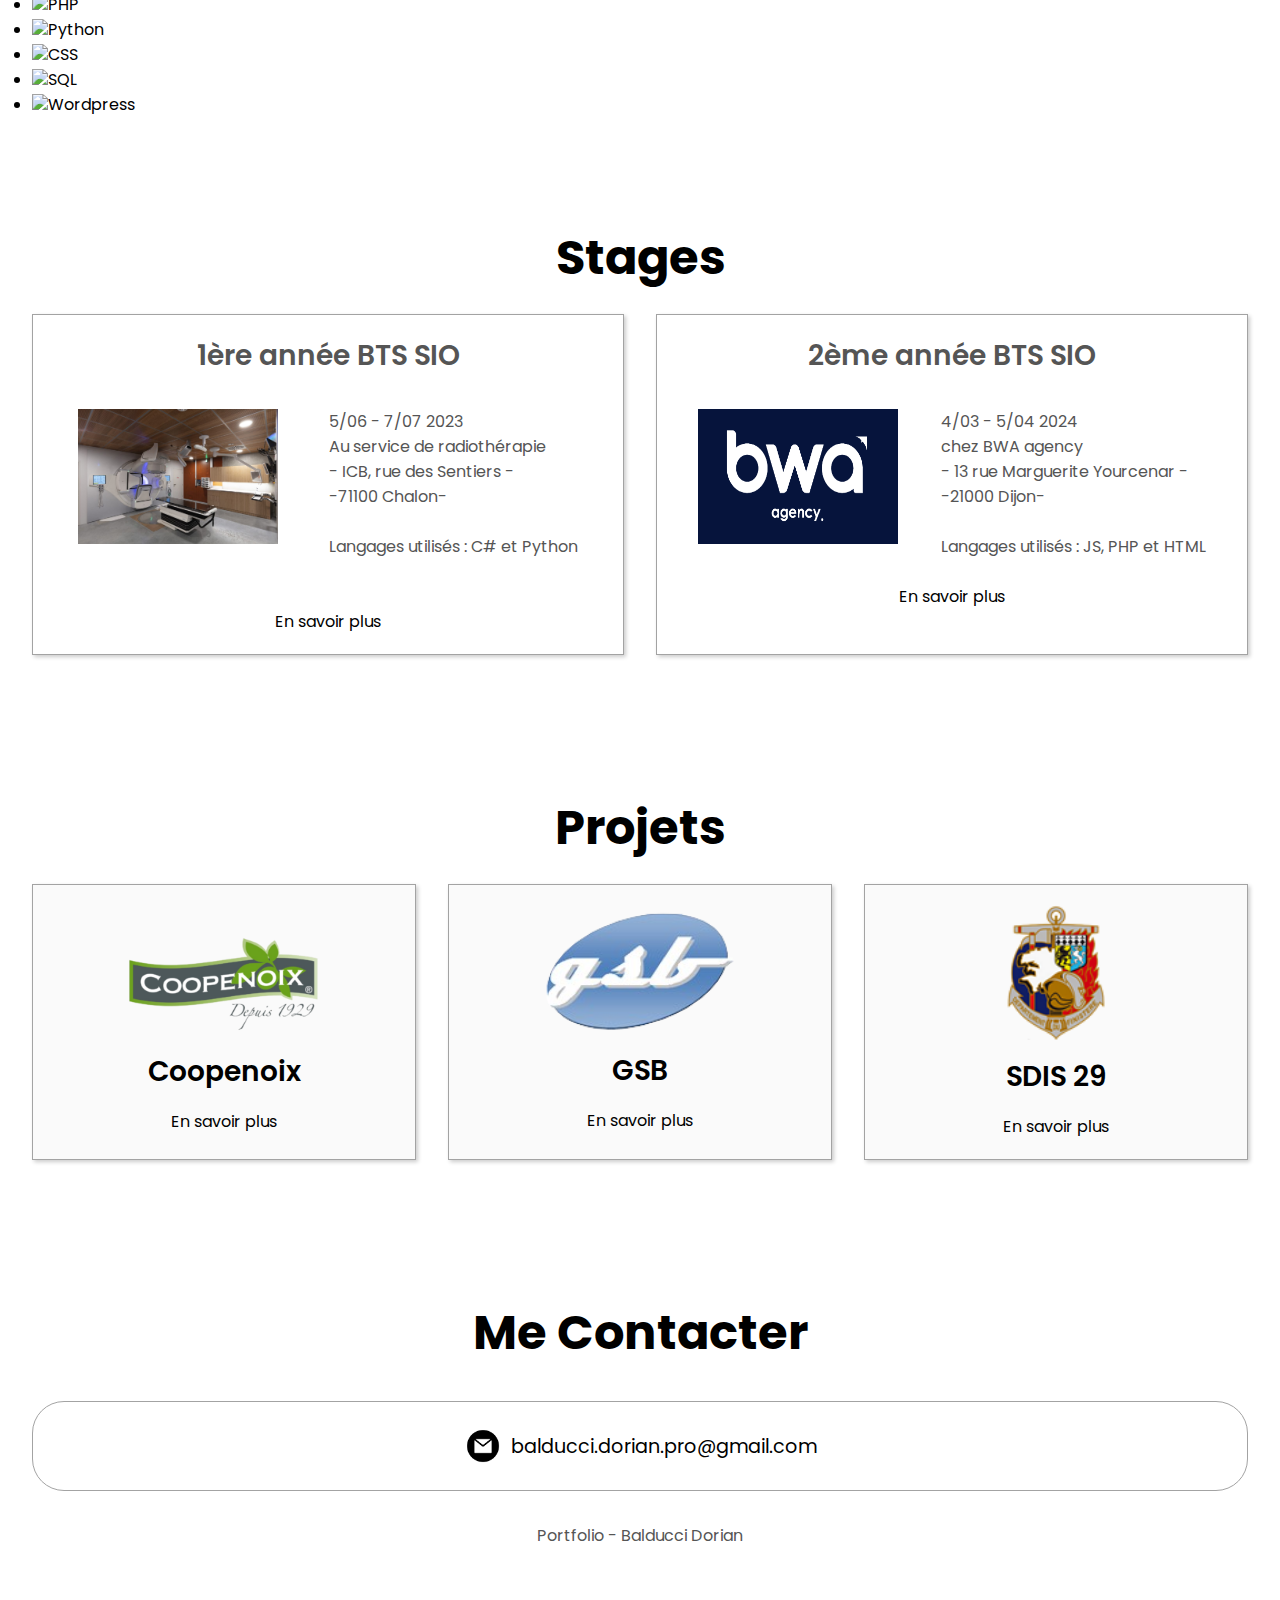
==== commit 36a01f2d: "Add files via upload" ====
--- a/index.html
+++ b/index.html
@@ -78,7 +78,7 @@
         <div class="details-container">
           <div class="text-container">
           <p>
-            Je m'appelle Dorian Balducci<br><br>
+            Je m'appelle Dorian Balducci<br><br> 
             Je suis actuellement en BTS SIO et j'aime programmer pour rendre la vie des gens plus simple.<br><br>
             Actuellement je développe sur mon temps libre un jeux video avec Unity, et je documente l'avancée sur ma
             <a href="https://www.youtube.com/channel/UCPWiF0R6MU_26y3tMlZzhgg">chaine youtube</a><br>
@@ -91,6 +91,32 @@
       </div>
     </div>
   </section>
+  
+  <br><br>
+  <!------------------Langages--------------------->
+  <section id="langages">
+    <div class="sliderImages">
+      <ul class="sliderListe">
+        <li><img class="element" src="img/langages_logo/CSharp.png"><span>C#</span></li>
+        <li><img class="element" src="img/langages_logo/Html.png"><span>HTML</span></li>
+        <li><img class="element" src="img/langages_logo/PHP.png"><span>PHP</span></li>
+        <li><img class="element" src="img/langages_logo/Python.png"><span>Python</span></li>
+        <li><img class="element" src="img/langages_logo/CSS.png"><span>CSS</span></li>
+        <li><img class="element" src="img/langages_logo/SQL.png"><span>SQL</span></li>
+        <li><img class="element" src="img/langages_logo/Wordpress.png"><span>Wordpress</span></li>
+        <!-- Dupliquez les images pour créer une boucle infinie -->
+        <li><img class="element" src="img/langages_logo/CSharp.png"><span>C#</span></li>
+        <li><img class="element" src="img/langages_logo/Html.png"><span>HTML</span></li>
+        <li><img class="element" src="img/langages_logo/PHP.png"><span>PHP</span></li>
+        <li><img class="element" src="img/langages_logo/Python.png"><span>Python</span></li>
+        <li><img class="element" src="img/langages_logo/CSS.png"><span>CSS</span></li>
+        <li><img class="element" src="img/langages_logo/SQL.png"><span>SQL</span></li>
+        <li><img class="element" src="img/langages_logo/Wordpress.png"><span>Wordpress</span></li>
+      </ul>
+    </div>
+  </section>
+  
+
 
   <br id="stages"><br><br>
   <!----------------Stages--------------------->
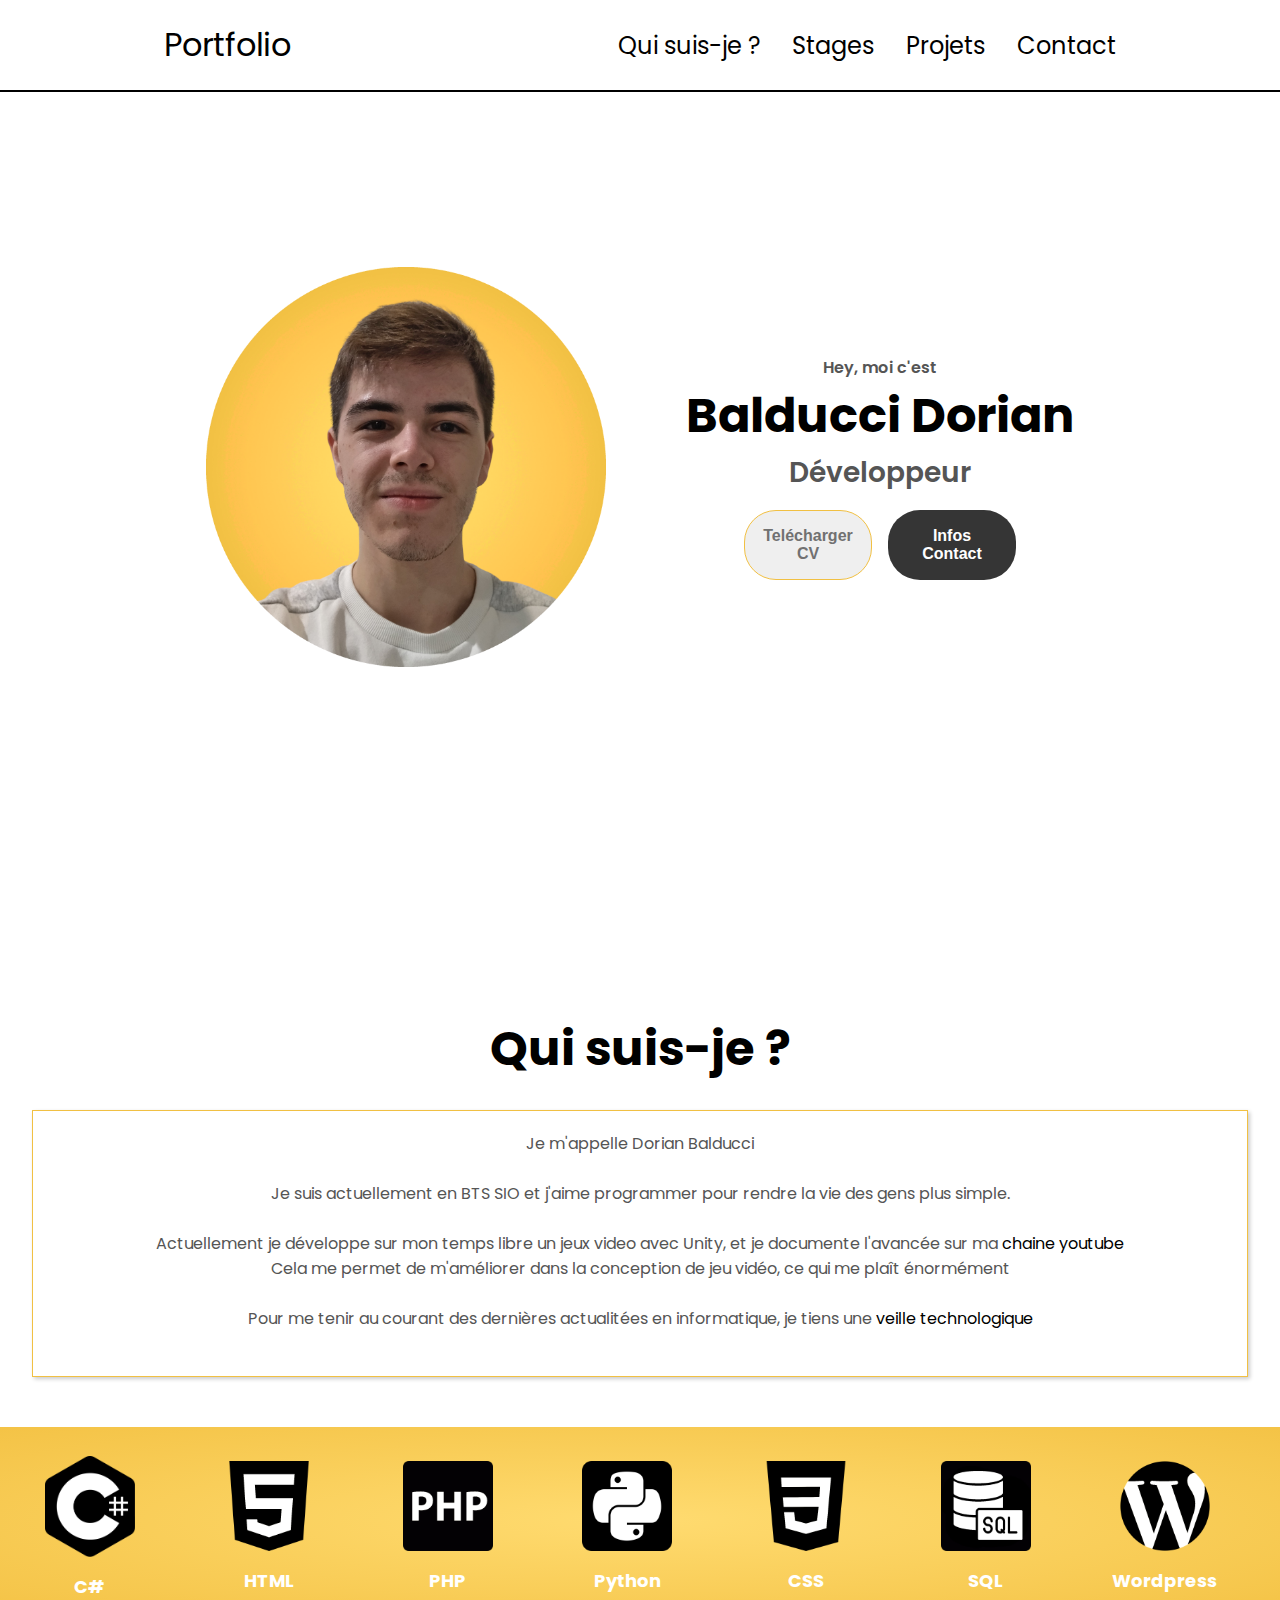
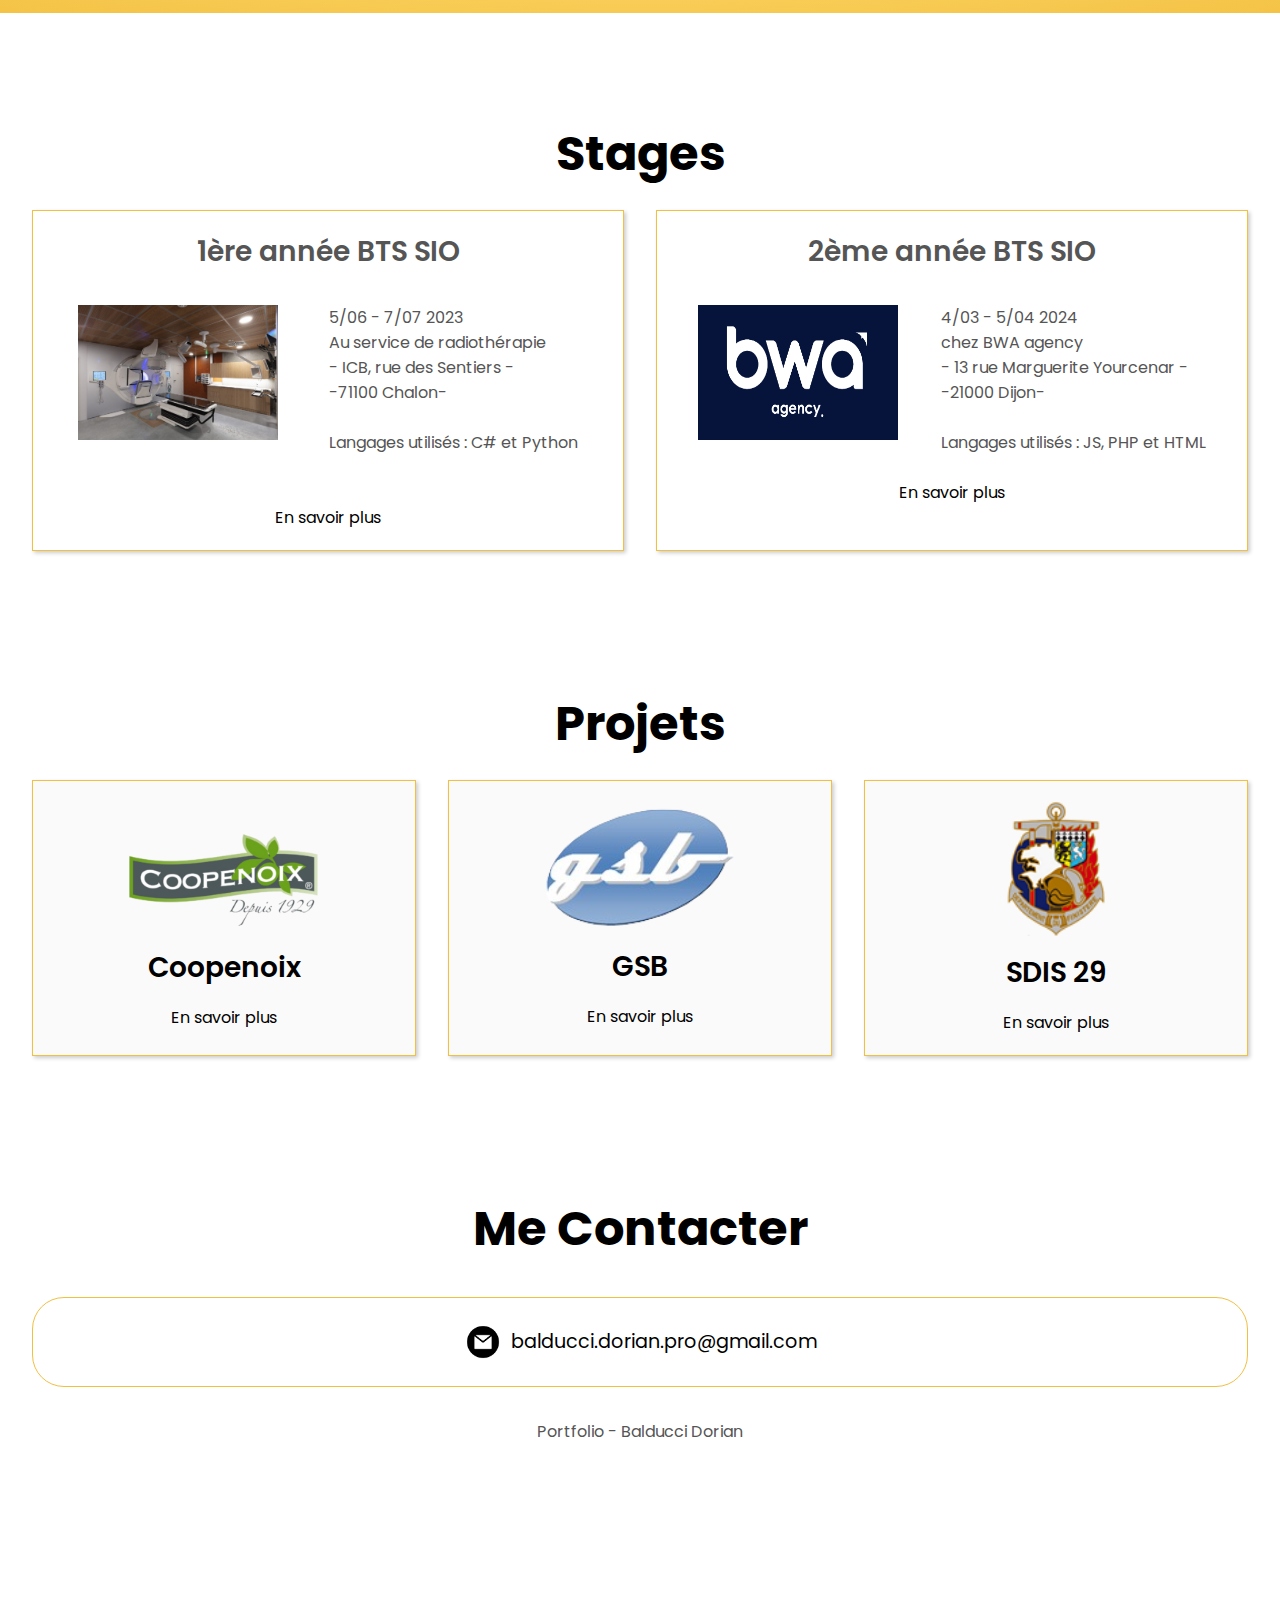
==== commit 15b60c67: "Update index.html" ====
--- a/index.html
+++ b/index.html
@@ -7,8 +7,8 @@
   <meta name="viewport" content="width=device-width, initial-scale=1.0" />
   <title>Portfolio</title>
   <link rel="icon" type="image/x-icon" href="img/siteIcon.ico" />
+  <link rel="stylesheet" href="css/mediaqueries.css" />
   <link rel="stylesheet" href="css/style.css" />
-  <link rel="stylesheet" href="css/mediaqueries.css" />
 </head>
 
 
--- a/css/style.css
+++ b/css/style.css
@@ -27,6 +27,22 @@
 a,
 .btn {
   transition: all 300ms ease;
+}
+
+button{
+  border: none;
+  color: #717171;
+}
+
+.w3-bar{
+  font-size: 0;
+}
+.w3-red{
+  color: black;
+  border-bottom: none;
+  border-left: solid 1px rgb(241 192 67);
+  border-right: solid 1px rgb(241 192 67);
+  border-top: solid 1px rgb(241 192 67);
 }
 
 /* Acceuil NAV */
@@ -36,6 +52,7 @@
   top: 0;
   background-color: white;
   border-bottom: solid 2px black;
+  z-index: 10;
 }
 
 nav,
@@ -62,10 +79,10 @@
 }
 
 a:hover {
-  color: grey;
+  color: rgb(241 192 67);
   text-decoration: underline;
   text-underline-offset: 1rem;
-  text-decoration-color: rgb(181, 181, 181);
+  text-decoration-color: rgb(241 192 67);
 }
 
 .logo {
@@ -248,9 +265,13 @@
   border-radius: 2rem;
 }
 
-.btn-color-1,
 .btn-color-2 {
-  border: rgb(53, 53, 53) 0.1rem solid;
+  border: rgb(241 192 67) 0.1rem solid;
+}
+.btn-color-1 {
+  background-color: #353535;
+  border-color : #353535;
+  color : white;
 }
 
 .btn-color-1:hover,
@@ -258,22 +279,11 @@
   cursor: pointer;
 }
 
-.btn-color-1,
+.btn-color-1:hover,
 .btn-color-2:hover {
-  background: rgb(53, 53, 53);
+  background: rgb(241 192 67);
+  border-color : rgb(241 192 67);
   color: white;
-}
-
-.btn-color-1:hover {
-  background: rgb(0, 0, 0);
-}
-
-.btn-color-2 {
-  background: none;
-}
-
-.btn-color-2:hover {
-  border: rgb(255, 255, 255) 0.1rem solid;
 }
 
 .btn-container {
@@ -316,7 +326,7 @@
 .details-container {
   flex: 1;
   background: white;
-  border: #a3a3a3 0.1rem solid;
+  border: rgb(241 192 67) 0.1rem solid;
   text-align: center;
   box-shadow: 2px 2px 4px 0 #ccc;
 }
@@ -374,7 +384,7 @@
 }
 
 .color-container {
-  border-color: #a3a3a3;
+  border-color: rgb(241 192 67);
   background: rgb(250, 250, 250);
 }
 
@@ -391,7 +401,7 @@
 
 .project-btn {
   color: black;
-  border-color: rgb(163, 163, 163);
+  border-color: rgb(241 192 67);
 }
 
 /* CONTACT */
@@ -407,8 +417,7 @@
   display: flex;
   justify-content: center;
   border-radius: 2rem;
-  border: rgb(53, 53, 53) 0.1rem solid;
-  border-color: rgb(163, 163, 163);
+  border: rgb(241 192 67) 0.1rem solid;
   background: (250, 250, 250);
   margin: 2rem auto;
   padding: 0.5rem;
@@ -508,4 +517,72 @@
     -webkit-column-count: 3;
     column-count: 3;
   }
-}+}
+
+
+#langages {
+  background: radial-gradient(#ffdb70, #f4c346);
+  margin: 0;
+  height: fit-content;
+  padding: 0% !important;
+  position: relative;
+  z-index: 0;
+  -webkit-user-select: none; /* Safari */
+  -ms-user-select: none; /* IE 10 and IE 11 */
+  user-select: none; /* Standard syntax */
+}
+
+.sliderImages {
+  color: white;
+  font-weight: bold;
+  overflow: hidden;
+  text-align: center;
+  vertical-align: middle;
+  width: 100%;
+  padding-top: 1%;
+  padding-bottom: 1%;
+}
+
+.sliderListe {
+  list-style: none;
+  height: 100%;
+  display: flex;
+  animation: scrolling 25s linear infinite;
+}
+
+
+.sliderListe li {
+  width: 14vw;
+  flex-shrink: 0;
+  display: flex;
+  justify-content: center;
+  align-items: center;
+  position: relative;
+  flex-direction: column;
+  z-index: -1;
+  font-size : 18px;
+}
+
+.element {
+  width: 8vw;
+  max-width : 90px !important;
+  padding: 1rem;
+}
+
+@media screen and (max-width: 800px) {
+  /* Appliquer une taille de police maximum de 2.5vw */
+  .sliderListe li {
+     font-size : 2.5vw !important;
+  }
+}
+
+
+
+@keyframes scrolling {
+  0% {
+    transform: translateX(0);
+  }
+  100% {
+    transform: translateX(calc(-14vw * 7)); /* Modifier 6 selon le nombre d'éléments dans la liste */
+  }
+}
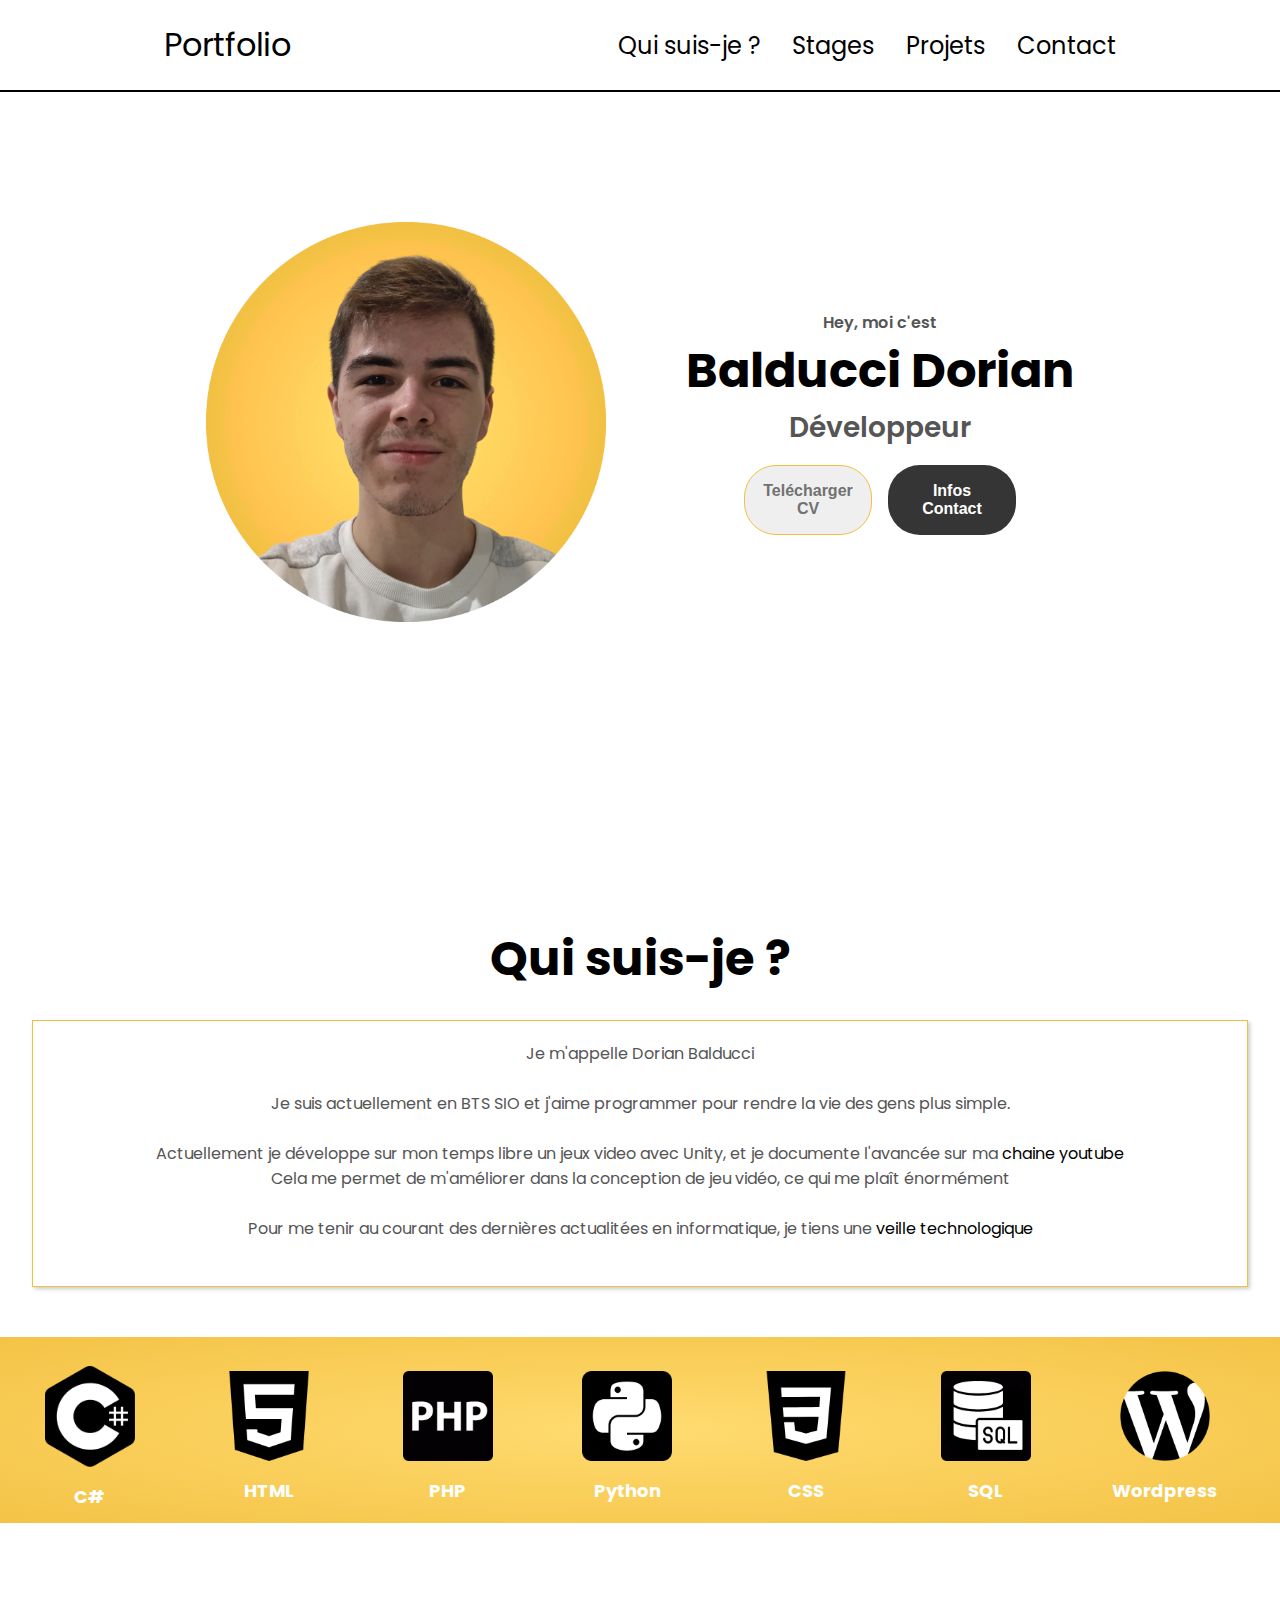
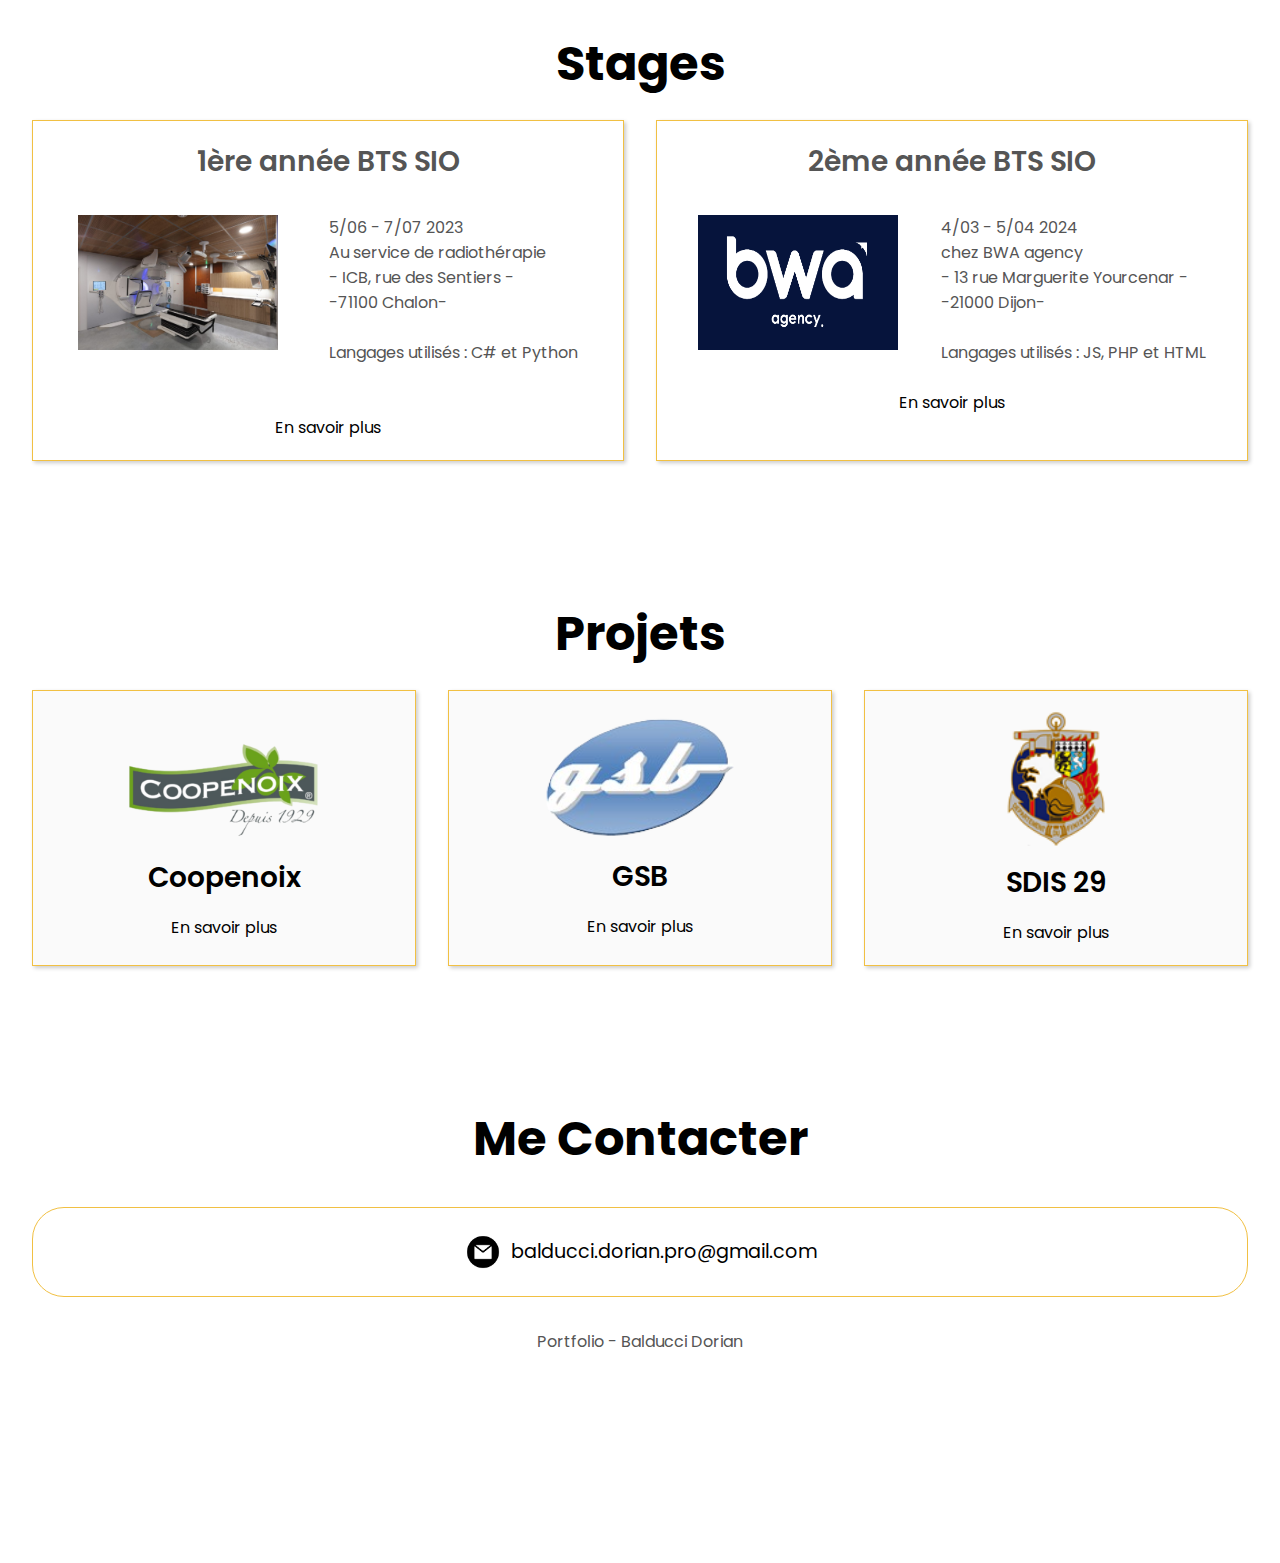
==== commit 495aabda: "Update index.html" ====
--- a/index.html
+++ b/index.html
@@ -7,8 +7,8 @@
   <meta name="viewport" content="width=device-width, initial-scale=1.0" />
   <title>Portfolio</title>
   <link rel="icon" type="image/x-icon" href="img/siteIcon.ico" />
+    <link rel="stylesheet" href="css/style.css" />
   <link rel="stylesheet" href="css/mediaqueries.css" />
-  <link rel="stylesheet" href="css/style.css" />
 </head>
 
 
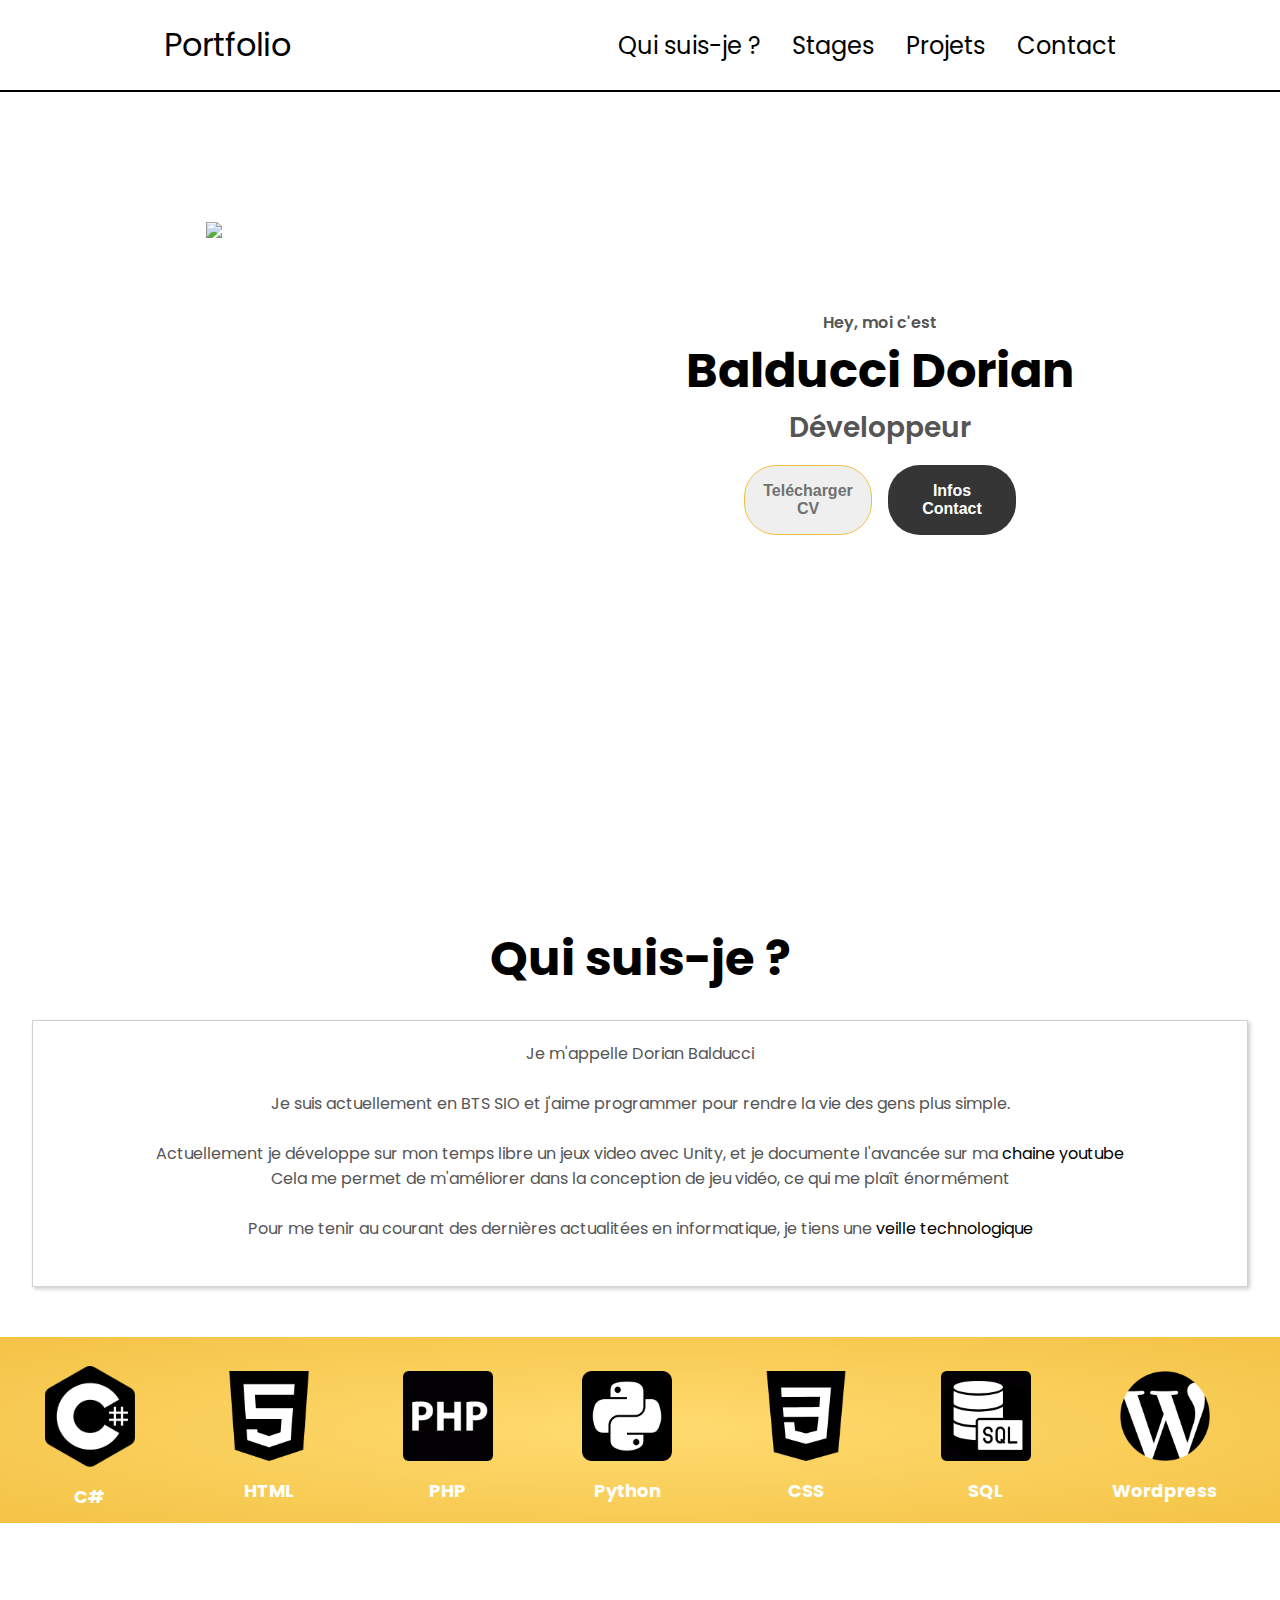
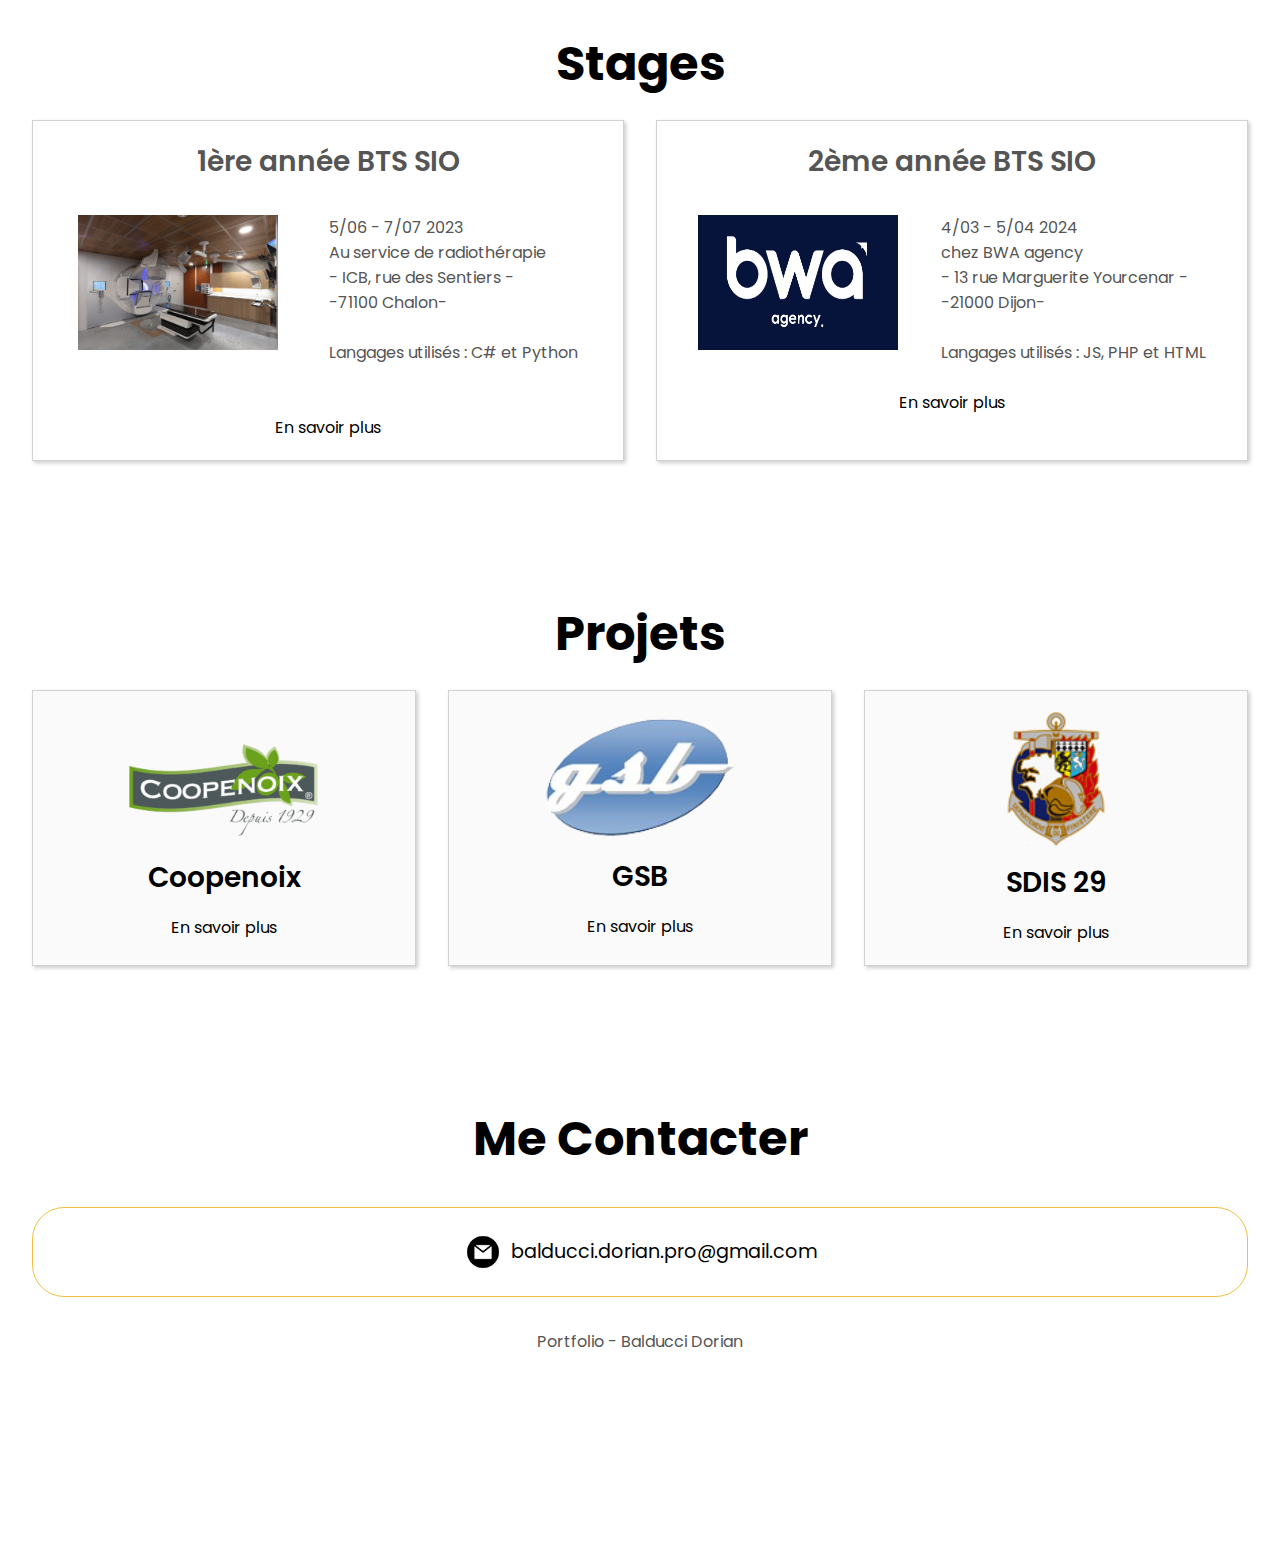
==== commit 87d88228: "Update index.html" ====
--- a/index.html
+++ b/index.html
@@ -50,7 +50,7 @@
   <!------------------Profil--------------------->
   <section id="profile">
     <div class="section__pic-container">
-      <img src="./assets/pp.png" alt="John Doe profile picture" />
+      <img src="./assets/pp.png"/>
     </div>
     <div class="section__text">
       <p class="section__text__p1">Hey, moi c'est</p>
--- a/css/style.css
+++ b/css/style.css
@@ -40,9 +40,9 @@
 .w3-red{
   color: black;
   border-bottom: none;
-  border-left: solid 1px rgb(241 192 67);
-  border-right: solid 1px rgb(241 192 67);
-  border-top: solid 1px rgb(241 192 67);
+  border-left: solid 1px rgb(210 210 210);
+  border-right: solid 1px rgb(210 210 210);
+  border-top: solid 1px rgb(210 210 210);
 }
 
 /* Acceuil NAV */
@@ -326,7 +326,7 @@
 .details-container {
   flex: 1;
   background: white;
-  border: rgb(241 192 67) 0.1rem solid;
+  border: rgb(210 210 210) 0.1rem solid;
   text-align: center;
   box-shadow: 2px 2px 4px 0 #ccc;
 }
@@ -384,7 +384,7 @@
 }
 
 .color-container {
-  border-color: rgb(241 192 67);
+  border-color: rgb(210 210 210);
   background: rgb(250, 250, 250);
 }
 
